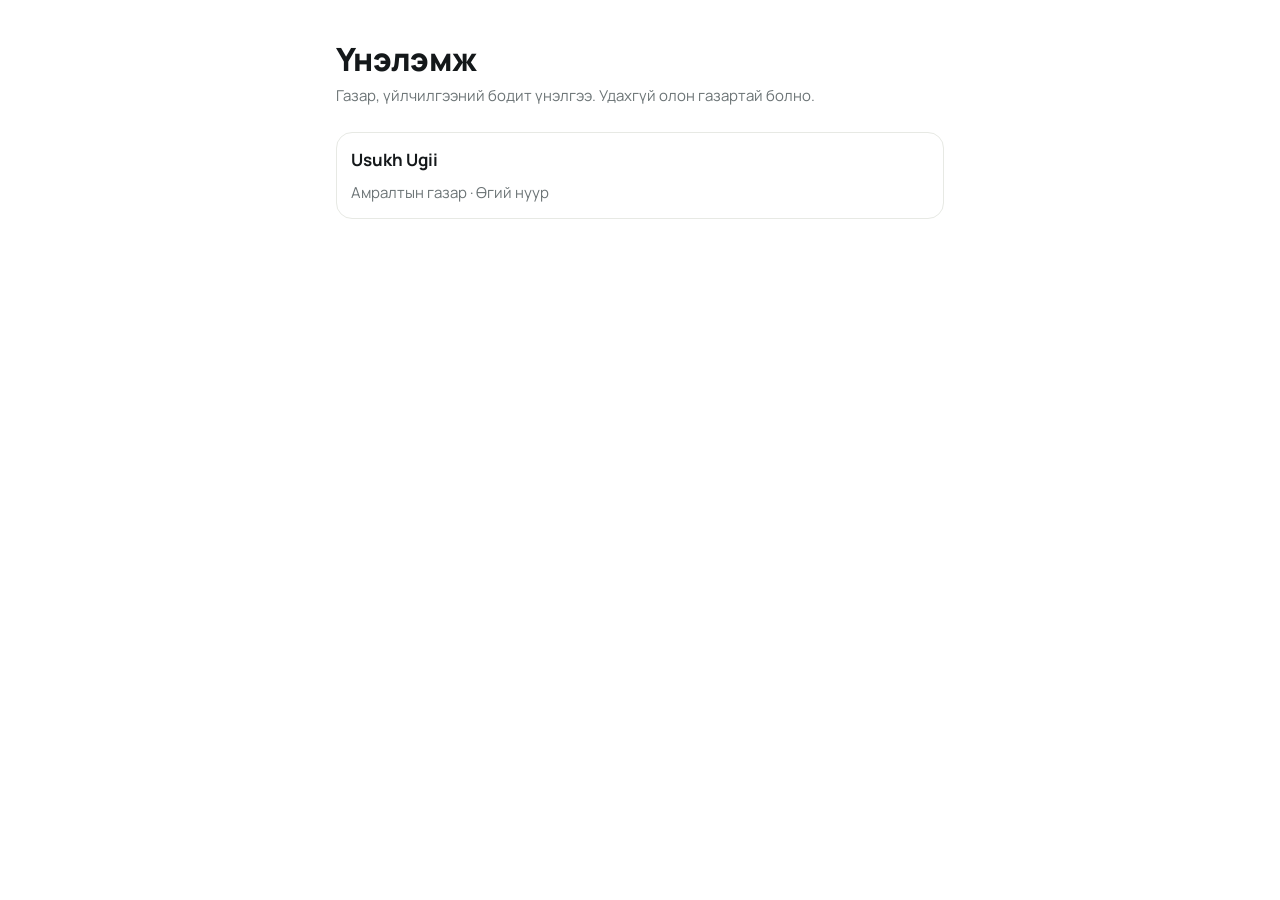
==== index.html @ f844849f "Үнэлэмж: Usukh Ugii review page, owner page, Supabase schema and keep-alive Co-Authored-By: Claude O" ====
<!doctype html>
<html lang="mn">
<head>
<meta charset="utf-8">
<meta name="viewport" content="width=device-width,initial-scale=1,viewport-fit=cover">
<title>Үнэлэмж</title>
<meta name="description" content="Газар, үйлчилгээний бодит үнэлгээ">
<link rel="preconnect" href="https://fonts.googleapis.com">
<link href="https://fonts.googleapis.com/css2?family=Manrope:wght@500;600;700;800&display=swap" rel="stylesheet">
<link rel="stylesheet" href="assets/ue.css">
</head>
<body>
<main class="wrap" style="padding-top:40px">
  <h1 style="font-size:32px;font-weight:800">Үнэлэмж</h1>
  <p class="mute" style="margin-top:6px">Газар, үйлчилгээний бодит үнэлгээ. Удахгүй олон газартай болно.</p>
  <div class="blk" id="places" style="display:grid;gap:10px"></div>
</main>
<script src="assets/config.js"></script>
<script>
  const esc=v=>String(v).replace(/[&<>"']/g,c=>({"&":"&amp;","<":"&lt;",">":"&gt;",'"':"&quot;","'":"&#39;"}[c]));
  document.getElementById("places").innerHTML=Object.entries(window.UE_PLACES||{}).map(([s,p])=>
    `<a class="card" href="${esc(s)}/" style="text-decoration:none;color:inherit"><b style="font-size:17px">${esc(p.name)}</b><span class="mute">${esc([p.category,p.location].filter(Boolean).join(" · "))}</span></a>`).join("");
</script>
</body>
</html>
---- assets/ue.css ----
/* Үнэлэмж · shared styles. White ground, GRIT green brand, amber stars. */
:root{
  --bg:#ffffff; --soft:#f3f4f0; --ink:#14181a; --text:#30363a; --mute:#6c7476; --line:#e7e9e4;
  --brand:#1f4d2e; --brand-ink:#ffffff; --brand-s:#e4efe5;
  --star:#f0a10f; --up:#1f8a4c; --down:#c2570f; --err:#b3261e;
  --font:"Manrope",system-ui,-apple-system,"Segoe UI",sans-serif; --r:16px;
  color-scheme:light;
}
@media (prefers-color-scheme:dark){:root{
  --bg:#0f1311; --soft:#1a1f1c; --ink:#eef0ec; --text:#d0d5d0; --mute:#929a95; --line:#272e2a;
  --brand:#8cc79a; --brand-ink:#0f1311; --brand-s:#1d3123; --star:#ffb933; --up:#6fd39a; --down:#f19a5c; --err:#ff8a80; color-scheme:dark}}
*{box-sizing:border-box;min-width:0}
html,body{margin:0}
body{background:var(--bg);color:var(--ink);font:15px/1.55 var(--font);-webkit-font-smoothing:antialiased;overflow-x:clip}
button{font:inherit;color:inherit;background:none;border:0;padding:0;cursor:pointer}
:focus-visible{outline:2px solid var(--brand);outline-offset:2px;border-radius:8px}
h1,h2,h3{margin:0;line-height:1.2;letter-spacing:-.02em;text-wrap:balance}
p{margin:0}
[hidden]{display:none!important}
.wrap{max-width:640px;margin:0 auto;padding:0 16px 48px}
.mute{color:var(--mute)}
.st{color:var(--star)}
.num{font-variant-numeric:tabular-nums}

/* gallery */
.gal{display:flex;gap:6px;overflow-x:auto;scroll-snap-type:x mandatory;margin:0 -16px;padding:0 16px;scrollbar-width:none}
.gal img{flex:none;width:86%;aspect-ratio:4/3;object-fit:cover;border-radius:var(--r);scroll-snap-align:center;max-width:100%;background:var(--soft)}
.gal.one img{width:100%}
.nophoto{aspect-ratio:16/9;border-radius:var(--r);background:linear-gradient(160deg,#c6dcf2,#eef5fc 60%,#cfe1c8);display:grid;place-items:center;color:#1d3d63;font-weight:700;text-align:center;padding:16px}

.head{padding-top:18px}
.head h1{font-size:28px;font-weight:800}
.sub{margin-top:4px;color:var(--mute);font-weight:600}
.about{margin-top:12px;color:var(--text)}
.facts{display:flex;flex-wrap:wrap;gap:8px;margin-top:12px}
.fact{display:inline-flex;align-items:center;gap:6px;border:1px solid var(--line);border-radius:999px;padding:5px 12px;font-size:14px;font-weight:600}

.btn{display:flex;align-items:center;justify-content:center;gap:8px;width:100%;border-radius:12px;padding:13px 16px;min-height:50px;font:800 15px var(--font);background:var(--brand);color:var(--brand-ink)}
.btn.ghost{background:transparent;color:var(--ink);border:1px solid var(--line)}
.btn:disabled{opacity:.5;cursor:not-allowed}
.cta{margin-top:18px}

.blk{padding:24px 0;border-bottom:1px solid var(--line)}
.blk:last-child{border-bottom:0}
.blk h2{font-size:19px;font-weight:800;margin-bottom:14px}
.sum{display:grid;grid-template-columns:auto 1fr;gap:20px;align-items:center}
.big{text-align:center}
.big b{display:block;font-size:44px;font-weight:800;line-height:1}
.big small{color:var(--mute);font-weight:600}
.dist{display:grid;gap:5px}
.dr{display:grid;grid-template-columns:1.2em 1fr 2.4em;gap:8px;align-items:center;font-size:13px;font-weight:600;color:var(--mute)}
.bar{height:8px;background:var(--soft);border-radius:99px;overflow:hidden}
.bar i{display:block;height:100%;background:var(--star);border-radius:99px}
.crit{display:grid;gap:10px;margin-top:18px}
.cr{display:grid;grid-template-columns:7em 1fr 2.4em;gap:12px;align-items:center;font-size:14px;font-weight:600}
.cr em{font-style:normal;font-weight:800;text-align:right}
.tags{display:flex;flex-wrap:wrap;gap:8px}
.tg{display:inline-flex;gap:6px;align-items:center;border-radius:10px;padding:6px 10px;font-size:14px;font-weight:600;background:var(--brand-s);color:var(--brand)}
.tg.neg{background:color-mix(in srgb,var(--down) 14%,var(--bg));color:var(--down)}

.rev{padding:16px 0;border-bottom:1px solid var(--line);display:grid;gap:8px}
.rev:last-child{border-bottom:0}
.rh{display:flex;align-items:center;gap:10px}
.av{width:36px;height:36px;border-radius:50%;background:var(--soft);display:grid;place-items:center;font-weight:800;flex:none}
.rh .w{flex:1;font-weight:700;font-size:14px;line-height:1.3}
.rh .w small{display:block;color:var(--mute);font-weight:500;font-size:12px}
.rev p{color:var(--text);white-space:pre-line;overflow-wrap:anywhere}
.reply{padding:10px 12px;border-radius:12px;background:var(--soft);font-size:14px;white-space:pre-line}
.reply b{display:block;font-size:12px;color:var(--mute)}
.empty{text-align:center;color:var(--mute);padding:24px 8px}
.note{font-size:12px;color:var(--mute);text-align:center;margin-top:28px}
.note a{color:inherit}

/* review form (sheet) */
.sheet{position:fixed;inset:0;z-index:20;background:var(--bg);overflow-y:auto}
.sheet .in{max-width:640px;margin:0 auto;min-height:100%;display:flex;flex-direction:column;gap:16px;padding:12px 16px calc(20px + env(safe-area-inset-bottom,0px))}
.fhead{display:flex;align-items:center;gap:12px}
.x{font-size:28px;color:var(--mute);width:40px;height:40px;flex:none}
.prog{flex:1;height:8px;background:var(--soft);border-radius:99px;overflow:hidden}
.prog i{display:block;height:100%;background:var(--brand);border-radius:99px;transition:width .3s}
.q{flex:1;display:grid;align-content:start;gap:18px;padding-top:8px}
.q h2{font-size:26px;font-weight:800}
.bs{display:grid;grid-template-columns:repeat(5,minmax(0,1fr));gap:8px}
.bs button{aspect-ratio:1;border:1.5px solid var(--line);border-radius:14px;font-size:30px;color:var(--line)}
.bs button.on{color:var(--star);border-color:var(--star);background:color-mix(in srgb,var(--star) 12%,var(--bg))}
.mood{text-align:center;font-weight:800;font-size:18px;min-height:26px}
.mini{display:grid;gap:8px;padding:14px 0;border-bottom:1px solid var(--line)}
.mini b{font-weight:700}
.mini .s{display:grid;grid-template-columns:repeat(5,minmax(0,1fr));gap:6px}
.mini .s button{border:1.5px solid var(--line);border-radius:10px;min-height:42px;font-size:20px;color:var(--line)}
.mini .s button.on{color:var(--star);border-color:var(--star)}
.pick{display:flex;flex-wrap:wrap;gap:8px}
.pick button{border:1.5px solid var(--line);border-radius:999px;padding:8px 14px;font-weight:700;min-height:42px}
.pick button.on{background:var(--brand-s);border-color:var(--brand);color:var(--brand)}
.pick button.neg.on{background:color-mix(in srgb,var(--down) 14%,var(--bg));border-color:var(--down);color:var(--down)}
.pl{font-size:12px;font-weight:800;letter-spacing:.06em;text-transform:uppercase;color:var(--mute)}
label.f{display:grid;gap:6px;font-weight:700;font-size:14px}
.inp{font:500 16px var(--font);border:1.5px solid var(--line);background:var(--bg);color:var(--ink);border-radius:12px;padding:12px;width:100%}
.inp:focus{border-color:var(--brand);outline:none}
textarea.inp{min-height:140px;resize:vertical}
.hint{font-size:13px;color:var(--mute);font-weight:600}
.err{color:var(--err);font-weight:700;font-size:14px;min-height:1.2em}
.hp{position:absolute;left:-9999px;width:1px;height:1px;overflow:hidden}
.done{display:grid;gap:12px;justify-items:center;text-align:center;padding-top:48px}
.done .ok{width:88px;height:88px;border-radius:50%;background:var(--brand);color:var(--brand-ink);display:grid;place-items:center;font-size:40px;font-weight:800}
.toast{position:fixed;left:50%;bottom:calc(20px + env(safe-area-inset-bottom,0px));transform:translateX(-50%);background:var(--ink);color:var(--bg);padding:10px 16px;border-radius:12px;font-weight:700;font-size:14px;z-index:30;opacity:0;transition:opacity .2s;pointer-events:none}
.toast.on{opacity:1}

/* owner page */
.card{border:1px solid var(--line);border-radius:var(--r);padding:14px;display:grid;gap:8px}
.card.hid{opacity:.55}
.row2{display:flex;gap:8px;flex-wrap:wrap}
.row2 .btn{width:auto;min-height:40px;padding:8px 14px;font-size:14px}
@media (prefers-reduced-motion:reduce){*{transition:none!important}}
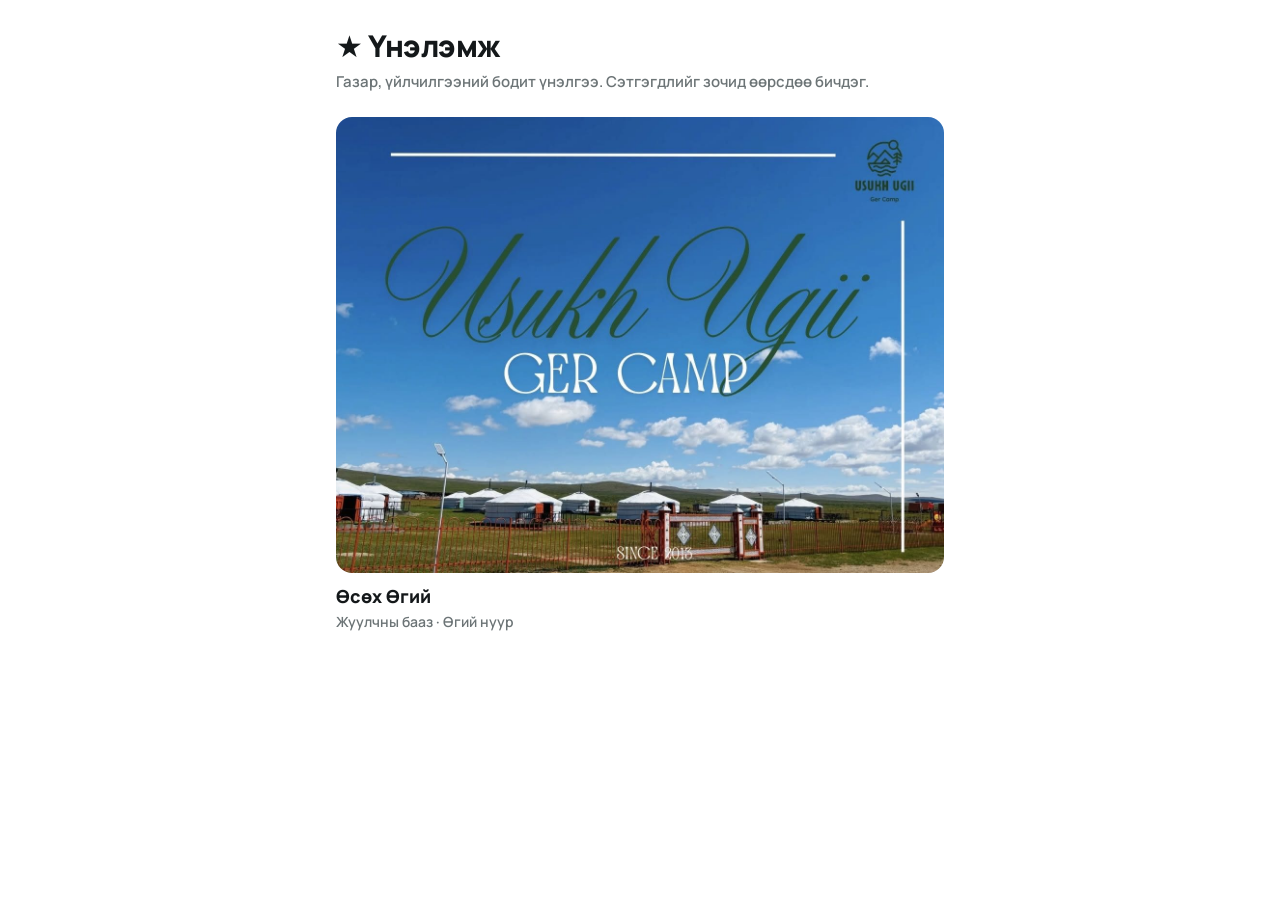
==== commit 0496239c: "Home link on every page, home page with place cards, refresh cached files Co-Authored-By: Claude Opu" ====
--- a/index.html
+++ b/index.html
@@ -7,19 +7,33 @@
 <meta name="description" content="Газар, үйлчилгээний бодит үнэлгээ">
 <link rel="preconnect" href="https://fonts.googleapis.com">
 <link href="https://fonts.googleapis.com/css2?family=Manrope:wght@500;600;700;800&display=swap" rel="stylesheet">
-<link rel="stylesheet" href="assets/ue.css">
+<link rel="stylesheet" href="assets/ue.css?v=4">
 </head>
 <body>
-<main class="wrap" style="padding-top:40px">
-  <h1 style="font-size:32px;font-weight:800">Үнэлэмж</h1>
-  <p class="mute" style="margin-top:6px">Газар, үйлчилгээний бодит үнэлгээ. Удахгүй олон газартай болно.</p>
-  <div class="blk" id="places" style="display:grid;gap:10px"></div>
+<main class="wrap" style="padding-top:calc(28px + env(safe-area-inset-top,0px))">
+  <h1 style="font-size:30px;font-weight:800">★ Үнэлэмж</h1>
+  <p class="mute" style="margin-top:6px;font-weight:600">Газар, үйлчилгээний бодит үнэлгээ. Сэтгэгдлийг зочид өөрсдөө бичдэг.</p>
+  <div class="blk" id="places" style="display:grid;gap:28px"></div>
 </main>
-<script src="assets/config.js"></script>
+<script src="assets/config.js?v=4"></script>
+<script src="assets/api.js?v=4"></script>
 <script>
-  const esc=v=>String(v).replace(/[&<>"']/g,c=>({"&":"&amp;","<":"&lt;",">":"&gt;",'"':"&quot;","'":"&#39;"}[c]));
-  document.getElementById("places").innerHTML=Object.entries(window.UE_PLACES||{}).map(([s,p])=>
-    `<a class="card" href="${esc(s)}/" style="text-decoration:none;color:inherit"><b style="font-size:17px">${esc(p.name)}</b><span class="mute">${esc([p.category,p.location].filter(Boolean).join(" · "))}</span></a>`).join("");
+(() => {
+  const { esc } = UE, el = document.getElementById("places");
+  const places = Object.entries(window.UE_PLACES || {});
+  el.innerHTML = places.map(([s, p]) => `<a class="pcard" href="${esc(s)}/">
+    ${p.photos && p.photos[0] ? `<img src="${esc(s)}/${esc(p.photos[0])}" alt="${esc(p.name)}">` : `<span class="nophoto">${esc(p.name)}</span>`}
+    <span><b>${esc(p.name)}</b><span class="ln" data-r="${esc(s)}"><span>${esc([p.category, p.location].filter(Boolean).join(" · "))}</span></span></span></a>`).join("")
+    || `<p class="empty">Одоогоор газар алга.</p>`;
+  if (!UE.ready) return;
+  places.forEach(async ([s]) => {
+    try {
+      const d = await UE.rpc("ue_place", { p_place: s });
+      const ln = el.querySelector(`[data-r="${CSS.escape(s)}"]`);
+      if (d && d.count && ln) ln.insertAdjacentHTML("afterbegin", `<span class="r"><span class="st">★</span> ${Number(d.avg).toFixed(1)}</span><span>(${d.count})</span><span>·</span>`);
+    } catch (e) {}
+  });
+})();
 </script>
 </body>
 </html>
--- a/assets/ue.css
+++ b/assets/ue.css
@@ -112,3 +112,16 @@
 .row2{display:flex;gap:8px;flex-wrap:wrap}
 .row2 .btn{width:auto;min-height:40px;padding:8px 14px;font-size:14px}
 @media (prefers-reduced-motion:reduce){*{transition:none!important}}
+
+/* top bar */
+.topbar{position:sticky;top:0;z-index:10;display:flex;justify-content:space-between;align-items:center;gap:12px;max-width:640px;margin:0 auto;padding:10px 16px;padding-top:calc(10px + env(safe-area-inset-top,0px));background:color-mix(in srgb,var(--bg) 92%,transparent);backdrop-filter:blur(10px)}
+.topbar a{color:var(--ink);text-decoration:none;font-weight:700;font-size:15px;min-height:40px;display:inline-flex;align-items:center}
+.topbar .home{color:var(--brand)}
+.topbar .brand{font-weight:800}
+
+/* home cards */
+.pcard{display:grid;gap:10px;text-decoration:none;color:inherit}
+.pcard img,.pcard .nophoto{width:100%;aspect-ratio:4/3;object-fit:cover;border-radius:var(--r);max-width:100%}
+.pcard b{font-size:18px;font-weight:800}
+.pcard .ln{display:flex;flex-wrap:wrap;gap:0 6px;color:var(--mute);font-weight:600;font-size:14px}
+.pcard .ln .r{color:var(--ink);font-weight:800}
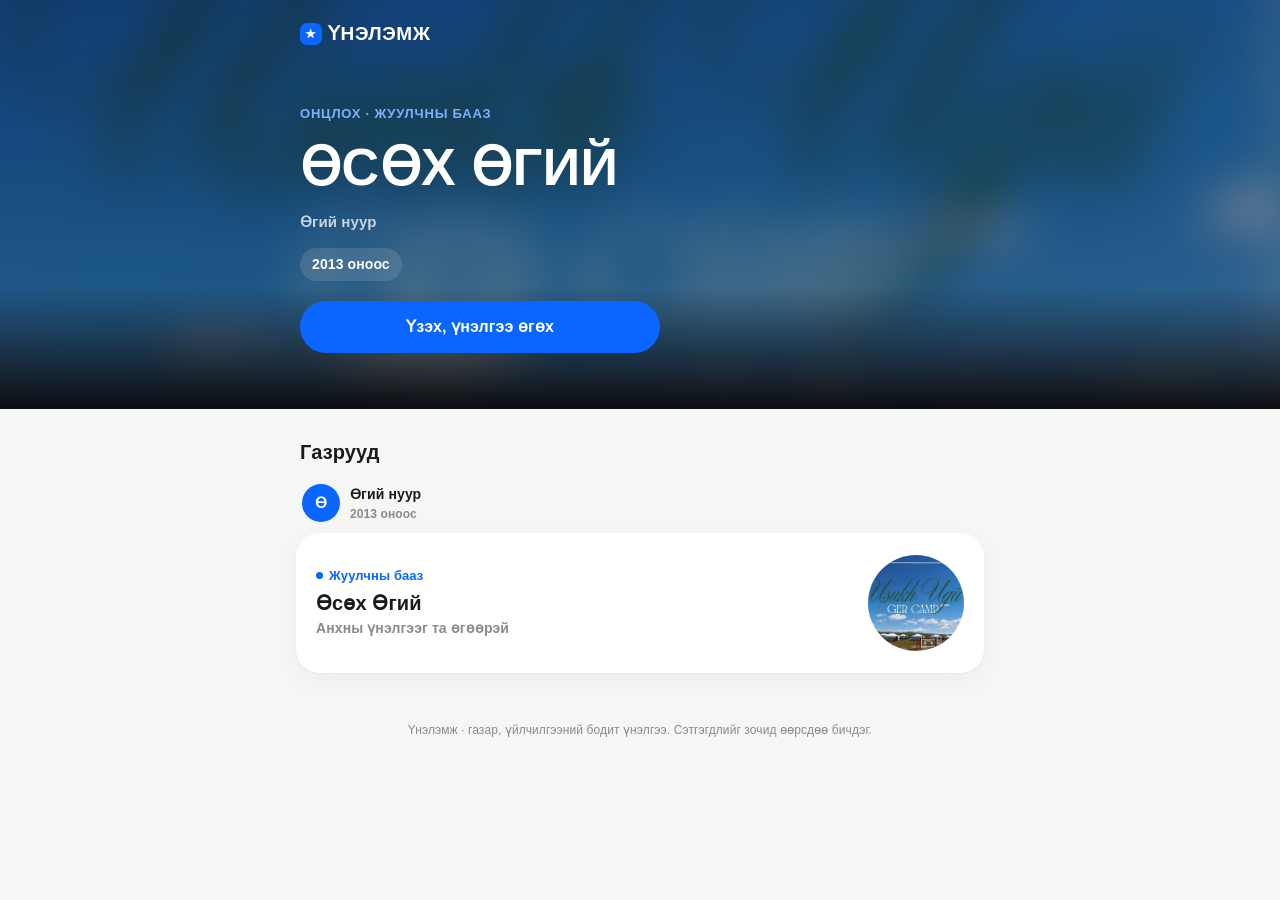
==== commit da18327f: "New look: blurred photo hero, heavy titles, white rounded cards, recent reviews on the home page Co-" ====
--- a/index.html
+++ b/index.html
@@ -3,35 +3,65 @@
 <head>
 <meta charset="utf-8">
 <meta name="viewport" content="width=device-width,initial-scale=1,viewport-fit=cover">
+<meta name="theme-color" content="#0b0d10">
 <title>Үнэлэмж</title>
 <meta name="description" content="Газар, үйлчилгээний бодит үнэлгээ">
-<link rel="preconnect" href="https://fonts.googleapis.com">
-<link href="https://fonts.googleapis.com/css2?family=Manrope:wght@500;600;700;800&display=swap" rel="stylesheet">
-<link rel="stylesheet" href="assets/ue.css?v=4">
+<link rel="stylesheet" href="assets/ue.css?v=5">
 </head>
 <body>
-<main class="wrap" style="padding-top:calc(28px + env(safe-area-inset-top,0px))">
-  <h1 style="font-size:30px;font-weight:800">★ Үнэлэмж</h1>
-  <p class="mute" style="margin-top:6px;font-weight:600">Газар, үйлчилгээний бодит үнэлгээ. Сэтгэгдлийг зочид өөрсдөө бичдэг.</p>
-  <div class="blk" id="places" style="display:grid;gap:28px"></div>
+<header class="hero">
+  <div class="hero-bg" id="herobg"></div>
+  <nav class="topbar"><a class="logo" href="./"><i>★</i>Үнэлэмж</a><span></span></nav>
+  <div class="hero-in" id="feat"></div>
+</header>
+<main class="page" style="margin-top:0;padding-top:20px">
+  <h2 class="sec-t">Газрууд</h2>
+  <div class="revs" id="places"></div>
+  <h2 class="sec-t" id="ft" hidden>Сүүлийн сэтгэгдлүүд</h2>
+  <div class="revs feed" id="feed"></div>
+  <p class="note">Үнэлэмж · газар, үйлчилгээний бодит үнэлгээ. Сэтгэгдлийг зочид өөрсдөө бичдэг.</p>
 </main>
-<script src="assets/config.js?v=4"></script>
-<script src="assets/api.js?v=4"></script>
+<script src="assets/config.js?v=5"></script>
+<script src="assets/api.js?v=5"></script>
 <script>
 (() => {
-  const { esc } = UE, el = document.getElementById("places");
+  const { esc, date } = UE, $ = id => document.getElementById(id);
   const places = Object.entries(window.UE_PLACES || {});
-  el.innerHTML = places.map(([s, p]) => `<a class="pcard" href="${esc(s)}/">
-    ${p.photos && p.photos[0] ? `<img src="${esc(s)}/${esc(p.photos[0])}" alt="${esc(p.name)}">` : `<span class="nophoto">${esc(p.name)}</span>`}
-    <span><b>${esc(p.name)}</b><span class="ln" data-r="${esc(s)}"><span>${esc([p.category, p.location].filter(Boolean).join(" · "))}</span></span></span></a>`).join("")
-    || `<p class="empty">Одоогоор газар алга.</p>`;
+  const img = (s, p) => p.photos && p.photos[0] ? `${s}/${p.photos[0]}` : "";
+  const stats = {};
+
+  function feature() {
+    const [s, p] = places[0] || [];
+    if (!s) return;
+    if (img(s, p)) $("herobg").style.backgroundImage = `url("${img(s, p).replace(/"/g, "")}")`;
+    const d = stats[s];
+    $("feat").innerHTML = `<span class="label">Онцлох · ${esc(p.category || "")}</span><h1>${esc(p.name)}</h1><p class="sub">${esc(p.location || "")}</p>
+      <div class="chips">${d && d.count ? `<span class="chip"><span class="st">★</span> <b class="num">${Number(d.avg).toFixed(1)}</b> · <span class="num">${d.count}</span> үнэлгээ</span>` : ""}${p.since ? `<span class="chip">${esc(p.since)} оноос</span>` : ""}</div>
+      <a class="btn" href="${esc(s)}/" style="max-width:360px">Үзэх, үнэлгээ өгөх</a>`;
+  }
+  function list() {
+    $("places").innerHTML = places.map(([s, p]) => { const d = stats[s];
+      return `<div class="rv"><div class="who"><span class="av">${esc(p.name[0])}</span><span><b>${esc(p.location || "")}</b><small>${p.since ? esc(p.since) + " оноос" : ""}</small></span></div>
+      <a class="card pc" href="${esc(s)}/"><span><span class="dot">${esc(p.category || "")}</span><b>${esc(p.name)}</b>
+      <span class="ln">${d && d.count ? `<span class="r"><span class="st">★</span> ${Number(d.avg).toFixed(1)}</span> · ${d.count} үнэлгээ` : "Анхны үнэлгээг та өгөөрэй"}</span></span>
+      ${img(s, p) ? `<img src="${esc(img(s, p))}" alt="">` : `<span class="ph"></span>`}</a></div>`; }).join("") || `<div class="card"><p class="empty">Одоогоор газар алга.</p></div>`;
+  }
+  feature(); list();
   if (!UE.ready) return;
-  places.forEach(async ([s]) => {
+  Promise.all(places.map(async ([s, p]) => {
     try {
-      const d = await UE.rpc("ue_place", { p_place: s });
-      const ln = el.querySelector(`[data-r="${CSS.escape(s)}"]`);
-      if (d && d.count && ln) ln.insertAdjacentHTML("afterbegin", `<span class="r"><span class="st">★</span> ${Number(d.avg).toFixed(1)}</span><span>(${d.count})</span><span>·</span>`);
-    } catch (e) {}
+      stats[s] = await UE.rpc("ue_place", { p_place: s });
+      const rows = await UE.rpc("ue_reviews", { p_place: s, p_limit: 5 });
+      return rows.filter(r => r.body).map(r => ({ r, s, p }));
+    } catch (e) { return []; }
+  })).then(all => {
+    feature(); list();
+    const items = all.flat().sort((a, b) => b.r.created_at.localeCompare(a.r.created_at)).slice(0, 6);
+    $("ft").hidden = !items.length;
+    $("feed").innerHTML = items.map(({ r, s, p }) => { const nm = r.author || "Зочин";
+      return `<div class="rv"><div class="who"><span class="av">${esc(nm[0])}</span><span><b>${esc(nm)}</b><small>${date(r.created_at)}</small></span></div>
+      <a class="card" href="${esc(s)}/"><span class="t"><span class="dot">${esc(p.name)}</span><span class="st">${"★".repeat(r.rating)}${"☆".repeat(5 - r.rating)}</span><p>${esc(r.body)}</p></span>
+      ${img(s, p) ? `<img src="${esc(img(s, p))}" alt="">` : ""}</a></div>`; }).join("");
   });
 })();
 </script>
--- a/assets/ue.css
+++ b/assets/ue.css
@@ -1,127 +1,147 @@
-/* Үнэлэмж · shared styles. White ground, GRIT green brand, amber stars. */
+/* Үнэлэмж · shared styles
+   Dark photo hero on top, then a light page of white rounded cards.
+   Titles are heavy; one vivid blue marks categories and links; stars stay amber. */
 :root{
-  --bg:#ffffff; --soft:#f3f4f0; --ink:#14181a; --text:#30363a; --mute:#6c7476; --line:#e7e9e4;
-  --brand:#1f4d2e; --brand-ink:#ffffff; --brand-s:#e4efe5;
-  --star:#f0a10f; --up:#1f8a4c; --down:#c2570f; --err:#b3261e;
-  --font:"Manrope",system-ui,-apple-system,"Segoe UI",sans-serif; --r:16px;
-  color-scheme:light;
+  --bg:#f6f6f4; --card:#ffffff; --ink:#1a1a1a; --text:#3a3a3a; --mute:#8a8a8a; --line:#ececea;
+  --accent:#0a66ff; --accent-s:#e8f0ff; --star:#f2a20c; --up:#14894a; --down:#c4560e; --err:#c62828;
+  --hero:#0b0d10; --hero-ink:#ffffff;
+  --font:-apple-system,BlinkMacSystemFont,"SF Pro Display","Inter","Segoe UI",Helvetica,Arial,sans-serif;
+  --r:24px; color-scheme:light;
 }
 @media (prefers-color-scheme:dark){:root{
-  --bg:#0f1311; --soft:#1a1f1c; --ink:#eef0ec; --text:#d0d5d0; --mute:#929a95; --line:#272e2a;
-  --brand:#8cc79a; --brand-ink:#0f1311; --brand-s:#1d3123; --star:#ffb933; --up:#6fd39a; --down:#f19a5c; --err:#ff8a80; color-scheme:dark}}
+  --bg:#0e0f11; --card:#1a1b1f; --ink:#f2f2f2; --text:#d4d4d4; --mute:#8f8f95; --line:#2a2b30;
+  --accent:#4d8dff; --accent-s:#1a2740; --star:#ffb72e; --up:#4fd18b; --down:#f0995a; --err:#ff7a70; color-scheme:dark}}
 *{box-sizing:border-box;min-width:0}
 html,body{margin:0}
-body{background:var(--bg);color:var(--ink);font:15px/1.55 var(--font);-webkit-font-smoothing:antialiased;overflow-x:clip}
+body{background:var(--bg);color:var(--ink);font:16px/1.5 var(--font);letter-spacing:.1px;-webkit-font-smoothing:antialiased;overflow-x:clip}
 button{font:inherit;color:inherit;background:none;border:0;padding:0;cursor:pointer}
-:focus-visible{outline:2px solid var(--brand);outline-offset:2px;border-radius:8px}
-h1,h2,h3{margin:0;line-height:1.2;letter-spacing:-.02em;text-wrap:balance}
+a{color:inherit}
+:focus-visible{outline:2px solid var(--accent);outline-offset:2px;border-radius:8px}
+h1,h2,h3{margin:0;line-height:1.15;text-wrap:balance}
 p{margin:0}
 [hidden]{display:none!important}
-.wrap{max-width:640px;margin:0 auto;padding:0 16px 48px}
 .mute{color:var(--mute)}
 .st{color:var(--star)}
 .num{font-variant-numeric:tabular-nums}
 
+/* ---------- hero ---------- */
+.hero{position:relative;background:var(--hero);color:var(--hero-ink);overflow:hidden;padding-bottom:56px}
+.hero-bg{position:absolute;inset:-40px;background:var(--hero) center/cover no-repeat;filter:blur(22px) brightness(.62) saturate(1.25);transform:scale(1.1)}
+.hero::after{content:"";position:absolute;inset:auto 0 0;height:30%;background:linear-gradient(transparent,var(--hero))}
+.hero>:not(.hero-bg){position:relative;z-index:1}
+.topbar{display:flex;justify-content:space-between;align-items:center;gap:12px;max-width:720px;margin:0 auto;padding:14px 20px;padding-top:calc(14px + env(safe-area-inset-top,0px))}
+.topbar a{text-decoration:none;font-weight:700;font-size:15px;min-height:40px;display:inline-flex;align-items:center;gap:6px}
+.logo{font-weight:900!important;font-size:19px!important;letter-spacing:.6px;text-transform:uppercase}
+.logo i{width:22px;height:22px;border-radius:7px;background:var(--accent);display:grid;place-items:center;font-style:normal;font-size:12px;color:#fff}
+.hero-in{max-width:720px;margin:0 auto;padding:36px 20px 0;display:grid;gap:14px}
+.label{font-size:13px;font-weight:800;letter-spacing:.8px;text-transform:uppercase;color:var(--accent)}
+.hero .label{color:#7fb0ff}
+.hero h1{font-size:clamp(34px,9vw,52px);font-weight:900;letter-spacing:.5px;text-transform:uppercase}
+.hero .sub{font-size:15px;font-weight:600;color:rgba(255,255,255,.75)}
+.chips{display:flex;flex-wrap:wrap;gap:8px}
+.chip{display:inline-flex;align-items:center;gap:6px;border-radius:999px;padding:6px 12px;font-size:14px;font-weight:700;background:rgba(255,255,255,.12);color:#fff;backdrop-filter:blur(6px)}
+.chip .st{color:#ffc24d}
+.hero .btn{margin-top:6px;max-width:360px}
+
+/* ---------- body ---------- */
+.page{max-width:720px;margin:-24px auto 0;padding:0 16px 56px;position:relative;z-index:2;display:grid;gap:20px}
+.card{background:var(--card);border-radius:var(--r);padding:22px 20px;box-shadow:0 1px 2px rgba(0,0,0,.04),0 8px 24px rgba(0,0,0,.04)}
+.card h2{font-size:20px;font-weight:800;margin-bottom:16px}
+.sec-t{font-size:20px;font-weight:800;padding:12px 4px 0}
+
+.btn{display:flex;align-items:center;justify-content:center;gap:8px;width:100%;border-radius:999px;padding:14px 22px;min-height:52px;font:800 16px var(--font);background:var(--accent);color:#fff;text-decoration:none}
+.btn.ghost{background:transparent;color:var(--ink);border:1.5px solid var(--line)}
+.btn:disabled{opacity:.5;cursor:not-allowed}
+
 /* gallery */
-.gal{display:flex;gap:6px;overflow-x:auto;scroll-snap-type:x mandatory;margin:0 -16px;padding:0 16px;scrollbar-width:none}
-.gal img{flex:none;width:86%;aspect-ratio:4/3;object-fit:cover;border-radius:var(--r);scroll-snap-align:center;max-width:100%;background:var(--soft)}
+.gal{display:flex;gap:10px;overflow-x:auto;scroll-snap-type:x mandatory;margin:0 -16px;padding:0 16px 4px;scrollbar-width:none}
+.gal::-webkit-scrollbar{display:none}
+.gal img{flex:none;width:84%;aspect-ratio:4/3;object-fit:cover;border-radius:var(--r);scroll-snap-align:center;max-width:100%;background:var(--card)}
 .gal.one img{width:100%}
-.nophoto{aspect-ratio:16/9;border-radius:var(--r);background:linear-gradient(160deg,#c6dcf2,#eef5fc 60%,#cfe1c8);display:grid;place-items:center;color:#1d3d63;font-weight:700;text-align:center;padding:16px}
+.about{color:var(--text);font-size:16px}
 
-.head{padding-top:18px}
-.head h1{font-size:28px;font-weight:800}
-.sub{margin-top:4px;color:var(--mute);font-weight:600}
-.about{margin-top:12px;color:var(--text)}
-.facts{display:flex;flex-wrap:wrap;gap:8px;margin-top:12px}
-.fact{display:inline-flex;align-items:center;gap:6px;border:1px solid var(--line);border-radius:999px;padding:5px 12px;font-size:14px;font-weight:600}
-
-.btn{display:flex;align-items:center;justify-content:center;gap:8px;width:100%;border-radius:12px;padding:13px 16px;min-height:50px;font:800 15px var(--font);background:var(--brand);color:var(--brand-ink)}
-.btn.ghost{background:transparent;color:var(--ink);border:1px solid var(--line)}
-.btn:disabled{opacity:.5;cursor:not-allowed}
-.cta{margin-top:18px}
-
-.blk{padding:24px 0;border-bottom:1px solid var(--line)}
-.blk:last-child{border-bottom:0}
-.blk h2{font-size:19px;font-weight:800;margin-bottom:14px}
-.sum{display:grid;grid-template-columns:auto 1fr;gap:20px;align-items:center}
+/* rating summary */
+.sum{display:grid;grid-template-columns:auto 1fr;gap:22px;align-items:center}
 .big{text-align:center}
-.big b{display:block;font-size:44px;font-weight:800;line-height:1}
-.big small{color:var(--mute);font-weight:600}
-.dist{display:grid;gap:5px}
-.dr{display:grid;grid-template-columns:1.2em 1fr 2.4em;gap:8px;align-items:center;font-size:13px;font-weight:600;color:var(--mute)}
-.bar{height:8px;background:var(--soft);border-radius:99px;overflow:hidden}
+.big b{display:block;font-size:52px;font-weight:900;line-height:1}
+.big small{color:var(--mute);font-weight:600;font-size:13px}
+.dist{display:grid;gap:6px}
+.dr{display:grid;grid-template-columns:1.2em 1fr 2.4em;gap:8px;align-items:center;font-size:13px;font-weight:700;color:var(--mute)}
+.bar{height:8px;background:var(--bg);border-radius:99px;overflow:hidden}
 .bar i{display:block;height:100%;background:var(--star);border-radius:99px}
-.crit{display:grid;gap:10px;margin-top:18px}
-.cr{display:grid;grid-template-columns:7em 1fr 2.4em;gap:12px;align-items:center;font-size:14px;font-weight:600}
+.crit{display:grid;gap:12px;margin-top:22px;padding-top:18px;border-top:1px solid var(--line)}
+.cr{display:grid;grid-template-columns:8.2em 1fr 2.4em;gap:12px;align-items:center;font-size:14px;font-weight:700}
 .cr em{font-style:normal;font-weight:800;text-align:right}
 .tags{display:flex;flex-wrap:wrap;gap:8px}
-.tg{display:inline-flex;gap:6px;align-items:center;border-radius:10px;padding:6px 10px;font-size:14px;font-weight:600;background:var(--brand-s);color:var(--brand)}
-.tg.neg{background:color-mix(in srgb,var(--down) 14%,var(--bg));color:var(--down)}
+.tg{display:inline-flex;gap:6px;align-items:center;border-radius:999px;padding:7px 13px;font-size:14px;font-weight:700;background:var(--accent-s);color:var(--accent)}
+.tg.neg{background:color-mix(in srgb,var(--down) 13%,var(--card));color:var(--down)}
 
-.rev{padding:16px 0;border-bottom:1px solid var(--line);display:grid;gap:8px}
-.rev:last-child{border-bottom:0}
-.rh{display:flex;align-items:center;gap:10px}
-.av{width:36px;height:36px;border-radius:50%;background:var(--soft);display:grid;place-items:center;font-weight:800;flex:none}
-.rh .w{flex:1;font-weight:700;font-size:14px;line-height:1.3}
-.rh .w small{display:block;color:var(--mute);font-weight:500;font-size:12px}
-.rev p{color:var(--text);white-space:pre-line;overflow-wrap:anywhere}
-.reply{padding:10px 12px;border-radius:12px;background:var(--soft);font-size:14px;white-space:pre-line}
+/* review cards: author line above, alternating sides */
+.revs{display:grid;gap:26px}
+.rv{display:grid;gap:10px}
+.who{display:flex;align-items:center;gap:10px;padding:0 6px}
+.rv:nth-child(even) .who{flex-direction:row-reverse;text-align:right}
+.av{width:38px;height:38px;border-radius:50%;display:grid;place-items:center;font-weight:900;font-size:15px;color:#fff;background:var(--accent);flex:none}
+.who b{display:block;font-size:14px;font-weight:700}
+.who small{display:block;font-size:12px;color:var(--mute);font-weight:600}
+.rv .card{display:grid;gap:10px}
+.rv .card .stars{color:var(--star);font-size:15px;letter-spacing:1.5px}
+.rv .card p{color:var(--text);font-size:16px;white-space:pre-line;overflow-wrap:anywhere}
+.reply{padding:12px 14px;border-radius:16px;background:var(--bg);font-size:14px;white-space:pre-line}
 .reply b{display:block;font-size:12px;color:var(--mute)}
-.empty{text-align:center;color:var(--mute);padding:24px 8px}
-.note{font-size:12px;color:var(--mute);text-align:center;margin-top:28px}
-.note a{color:inherit}
+.empty{text-align:center;color:var(--mute);padding:20px 8px;font-weight:600}
+.note{font-size:12px;color:var(--mute);text-align:center;padding:8px 16px}
 
-/* review form (sheet) */
+/* home: place cards */
+.pc{display:grid;grid-template-columns:1fr auto;gap:16px;align-items:center;text-decoration:none;color:inherit}
+.dot{display:flex;align-items:center;gap:6px;font-size:13px;font-weight:800;color:var(--accent)}
+.dot::before{content:"";width:7px;height:7px;border-radius:50%;background:var(--accent)}
+.pc b{display:block;font-size:20px;font-weight:800;line-height:1.25;margin-top:6px}
+.pc .ln{margin-top:6px;font-size:14px;color:var(--mute);font-weight:600}
+.pc .ln .r{color:var(--ink);font-weight:800}
+.pc img,.pc .ph{width:96px;height:96px;border-radius:50%;object-fit:cover;background:var(--bg)}
+.feed .rv .card{grid-template-columns:1fr auto;align-items:center;text-decoration:none;color:inherit}
+.feed .rv .card img{width:64px;height:64px;border-radius:50%;object-fit:cover}
+.feed .rv .card .t{display:grid;gap:6px}
+.feed .rv .card .t p{display:-webkit-box;-webkit-line-clamp:3;-webkit-box-orient:vertical;overflow:hidden}
+
+/* ---------- review sheet ---------- */
 .sheet{position:fixed;inset:0;z-index:20;background:var(--bg);overflow-y:auto}
-.sheet .in{max-width:640px;margin:0 auto;min-height:100%;display:flex;flex-direction:column;gap:16px;padding:12px 16px calc(20px + env(safe-area-inset-bottom,0px))}
+.sheet .in{max-width:640px;margin:0 auto;min-height:100%;display:flex;flex-direction:column;gap:16px;padding:12px 16px calc(20px + env(safe-area-inset-bottom,0px));padding-top:calc(12px + env(safe-area-inset-top,0px))}
 .fhead{display:flex;align-items:center;gap:12px}
 .x{font-size:28px;color:var(--mute);width:40px;height:40px;flex:none}
-.prog{flex:1;height:8px;background:var(--soft);border-radius:99px;overflow:hidden}
-.prog i{display:block;height:100%;background:var(--brand);border-radius:99px;transition:width .3s}
+.prog{flex:1;height:6px;background:var(--line);border-radius:99px;overflow:hidden}
+.prog i{display:block;height:100%;background:var(--accent);border-radius:99px;transition:width .3s}
 .q{flex:1;display:grid;align-content:start;gap:18px;padding-top:8px}
-.q h2{font-size:26px;font-weight:800}
+.q h2{font-size:28px;font-weight:900}
 .bs{display:grid;grid-template-columns:repeat(5,minmax(0,1fr));gap:8px}
-.bs button{aspect-ratio:1;border:1.5px solid var(--line);border-radius:14px;font-size:30px;color:var(--line)}
-.bs button.on{color:var(--star);border-color:var(--star);background:color-mix(in srgb,var(--star) 12%,var(--bg))}
+.bs button{aspect-ratio:1;border-radius:18px;font-size:30px;color:var(--line);background:var(--card)}
+.bs button.on{color:var(--star);background:color-mix(in srgb,var(--star) 14%,var(--card))}
 .mood{text-align:center;font-weight:800;font-size:18px;min-height:26px}
-.mini{display:grid;gap:8px;padding:14px 0;border-bottom:1px solid var(--line)}
+.mini{display:grid;gap:8px;padding:14px 16px;border-radius:18px;background:var(--card);margin-bottom:10px}
 .mini b{font-weight:700}
 .mini .s{display:grid;grid-template-columns:repeat(5,minmax(0,1fr));gap:6px}
-.mini .s button{border:1.5px solid var(--line);border-radius:10px;min-height:42px;font-size:20px;color:var(--line)}
-.mini .s button.on{color:var(--star);border-color:var(--star)}
+.mini .s button{border-radius:10px;min-height:42px;font-size:20px;color:var(--line);background:var(--bg)}
+.mini .s button.on{color:var(--star)}
 .pick{display:flex;flex-wrap:wrap;gap:8px}
-.pick button{border:1.5px solid var(--line);border-radius:999px;padding:8px 14px;font-weight:700;min-height:42px}
-.pick button.on{background:var(--brand-s);border-color:var(--brand);color:var(--brand)}
-.pick button.neg.on{background:color-mix(in srgb,var(--down) 14%,var(--bg));border-color:var(--down);color:var(--down)}
+.pick button{border-radius:999px;padding:9px 15px;font-weight:700;min-height:42px;background:var(--card)}
+.pick button.on{background:var(--accent);color:#fff}
+.pick button.neg.on{background:var(--down);color:#fff}
 .pl{font-size:12px;font-weight:800;letter-spacing:.06em;text-transform:uppercase;color:var(--mute)}
 label.f{display:grid;gap:6px;font-weight:700;font-size:14px}
-.inp{font:500 16px var(--font);border:1.5px solid var(--line);background:var(--bg);color:var(--ink);border-radius:12px;padding:12px;width:100%}
-.inp:focus{border-color:var(--brand);outline:none}
+.inp{font:500 16px var(--font);border:1.5px solid var(--line);background:var(--card);color:var(--ink);border-radius:16px;padding:13px 14px;width:100%}
+.inp:focus{border-color:var(--accent);outline:none}
 textarea.inp{min-height:140px;resize:vertical}
 .hint{font-size:13px;color:var(--mute);font-weight:600}
 .err{color:var(--err);font-weight:700;font-size:14px;min-height:1.2em}
 .hp{position:absolute;left:-9999px;width:1px;height:1px;overflow:hidden}
 .done{display:grid;gap:12px;justify-items:center;text-align:center;padding-top:48px}
-.done .ok{width:88px;height:88px;border-radius:50%;background:var(--brand);color:var(--brand-ink);display:grid;place-items:center;font-size:40px;font-weight:800}
-.toast{position:fixed;left:50%;bottom:calc(20px + env(safe-area-inset-bottom,0px));transform:translateX(-50%);background:var(--ink);color:var(--bg);padding:10px 16px;border-radius:12px;font-weight:700;font-size:14px;z-index:30;opacity:0;transition:opacity .2s;pointer-events:none}
+.done .ok{width:92px;height:92px;border-radius:50%;background:var(--accent);color:#fff;display:grid;place-items:center;font-size:42px;font-weight:900}
+.toast{position:fixed;left:50%;bottom:calc(20px + env(safe-area-inset-bottom,0px));transform:translateX(-50%);background:var(--ink);color:var(--bg);padding:10px 16px;border-radius:999px;font-weight:700;font-size:14px;z-index:30;opacity:0;transition:opacity .2s;pointer-events:none}
 .toast.on{opacity:1}
 
 /* owner page */
-.card{border:1px solid var(--line);border-radius:var(--r);padding:14px;display:grid;gap:8px}
+.row2{display:flex;gap:8px;flex-wrap:wrap}
+.row2 .btn{width:auto;min-height:42px;padding:8px 16px;font-size:14px}
 .card.hid{opacity:.55}
-.row2{display:flex;gap:8px;flex-wrap:wrap}
-.row2 .btn{width:auto;min-height:40px;padding:8px 14px;font-size:14px}
 @media (prefers-reduced-motion:reduce){*{transition:none!important}}
-
-/* top bar */
-.topbar{position:sticky;top:0;z-index:10;display:flex;justify-content:space-between;align-items:center;gap:12px;max-width:640px;margin:0 auto;padding:10px 16px;padding-top:calc(10px + env(safe-area-inset-top,0px));background:color-mix(in srgb,var(--bg) 92%,transparent);backdrop-filter:blur(10px)}
-.topbar a{color:var(--ink);text-decoration:none;font-weight:700;font-size:15px;min-height:40px;display:inline-flex;align-items:center}
-.topbar .home{color:var(--brand)}
-.topbar .brand{font-weight:800}
-
-/* home cards */
-.pcard{display:grid;gap:10px;text-decoration:none;color:inherit}
-.pcard img,.pcard .nophoto{width:100%;aspect-ratio:4/3;object-fit:cover;border-radius:var(--r);max-width:100%}
-.pcard b{font-size:18px;font-weight:800}
-.pcard .ln{display:flex;flex-wrap:wrap;gap:0 6px;color:var(--mute);font-weight:600;font-size:14px}
-.pcard .ln .r{color:var(--ink);font-weight:800}
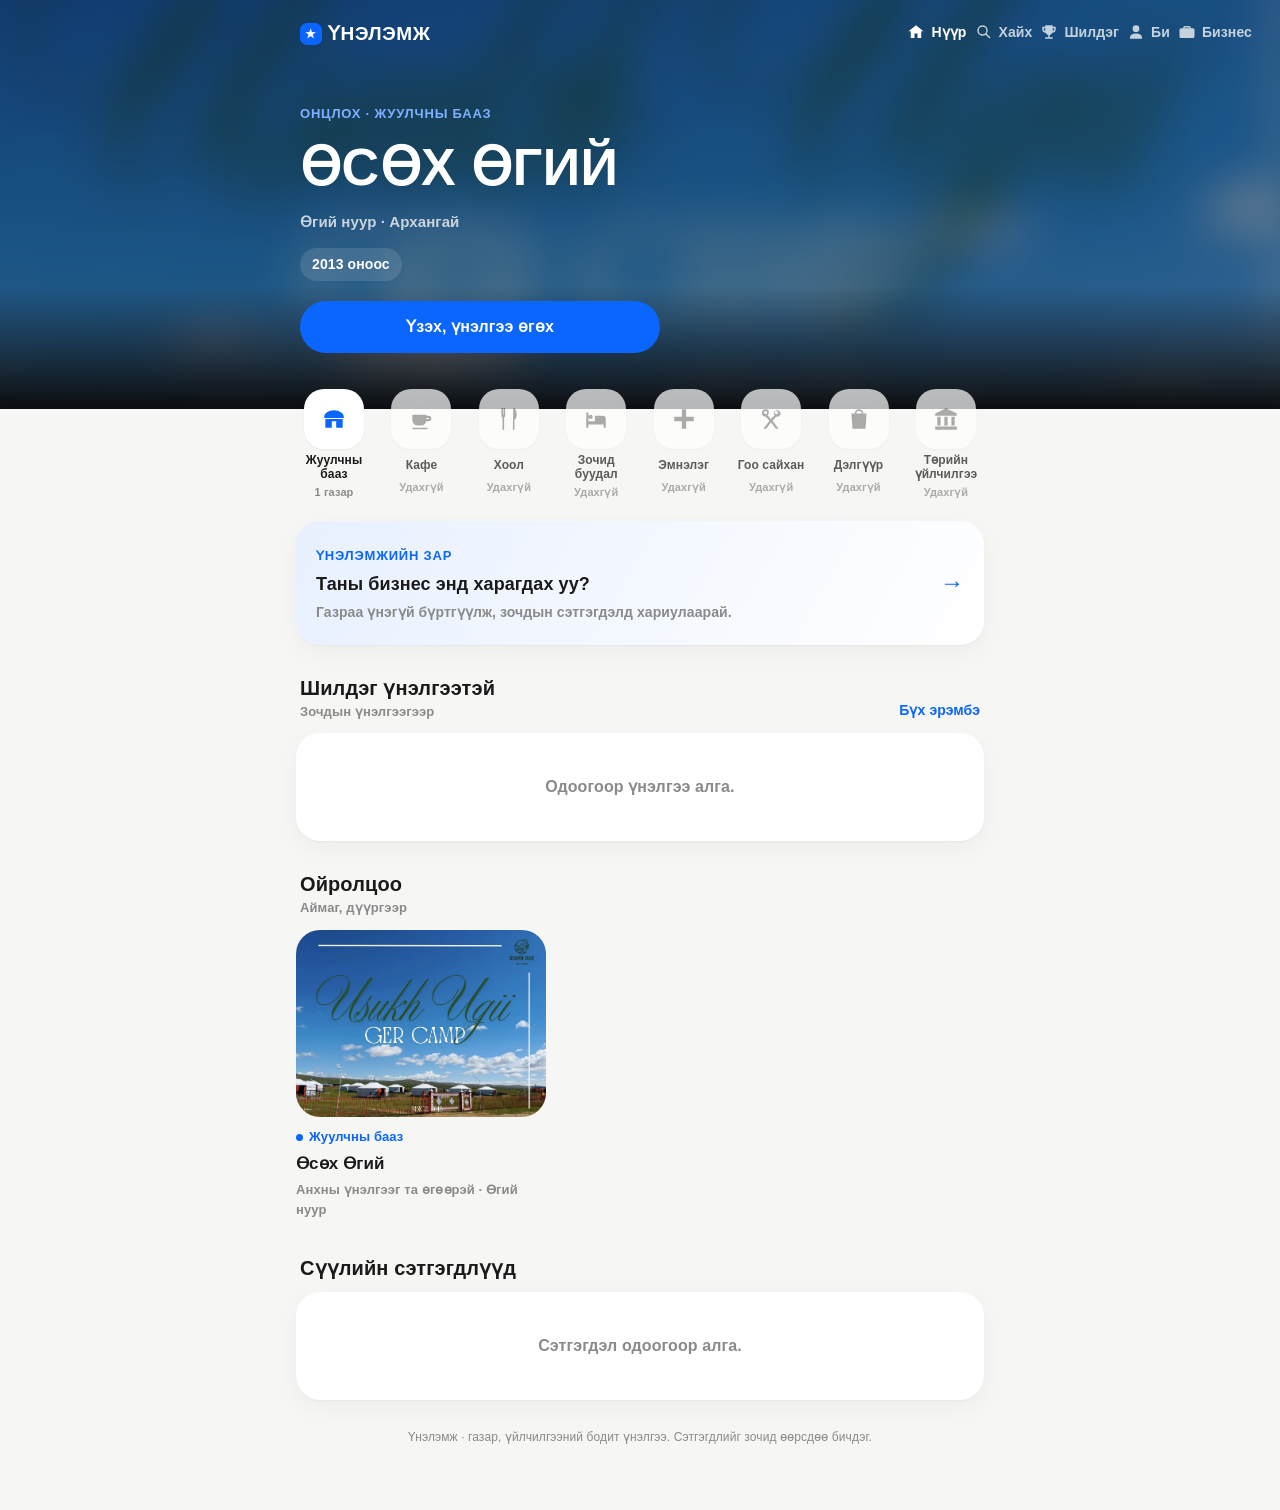
==== commit d1a1c062: "Full app on the live site: home, search, top, me and business tabs, built only from real places and " ====
--- a/index.html
+++ b/index.html
@@ -5,65 +5,38 @@
 <meta name="viewport" content="width=device-width,initial-scale=1,viewport-fit=cover">
 <meta name="theme-color" content="#0b0d10">
 <title>Үнэлэмж</title>
-<meta name="description" content="Газар, үйлчилгээний бодит үнэлгээ">
-<link rel="stylesheet" href="assets/ue.css?v=5">
+<meta name="description" content="Газар, үйлчилгээний бодит үнэлгээ. Сэтгэгдлийг зочид өөрсдөө бичдэг.">
+<link rel="stylesheet" href="assets/ue.css?v=6">
 </head>
-<body>
-<header class="hero">
+<body class="app">
+<header class="hero" id="hero">
   <div class="hero-bg" id="herobg"></div>
-  <nav class="topbar"><a class="logo" href="./"><i>★</i>Үнэлэмж</a><span></span></nav>
-  <div class="hero-in" id="feat"></div>
+  <nav class="topbar"><a class="logo" href="#"><i>★</i>Үнэлэмж</a><a href="#search" aria-label="Хайх">Хайх</a></nav>
+  <div class="hero-in" id="hero-in"></div>
 </header>
-<main class="page" style="margin-top:0;padding-top:20px">
-  <h2 class="sec-t">Газрууд</h2>
-  <div class="revs" id="places"></div>
-  <h2 class="sec-t" id="ft" hidden>Сүүлийн сэтгэгдлүүд</h2>
-  <div class="revs feed" id="feed"></div>
+<div class="sbar" id="sbar" hidden>
+  <nav class="topbar plain"><a class="logo" href="#"><i>★</i>Үнэлэмж</a><span></span></nav>
+  <label class="search"><svg viewBox="0 0 24 24" aria-hidden="true"><path d="M10 3a7 7 0 0 1 5.6 11.2l5.1 5.1-1.4 1.4-5.1-5.1A7 7 0 1 1 10 3zm0 2a5 5 0 1 0 0 10 5 5 0 0 0 0-10z"/></svg>
+    <input id="q" type="search" placeholder="Газар, ангилал, байршил хайх" aria-label="Хайх" autocomplete="off"></label>
+  <div class="chipsrow" id="scats"></div>
+</div>
+<main class="page" id="main">
+  <div id="v-home"></div>
+  <div id="v-search" hidden><div id="sres"></div></div>
+  <div id="v-top" hidden></div>
+  <div id="v-me" hidden></div>
+  <div id="v-biz" hidden></div>
   <p class="note">Үнэлэмж · газар, үйлчилгээний бодит үнэлгээ. Сэтгэгдлийг зочид өөрсдөө бичдэг.</p>
 </main>
-<script src="assets/config.js?v=5"></script>
-<script src="assets/api.js?v=5"></script>
-<script>
-(() => {
-  const { esc, date } = UE, $ = id => document.getElementById(id);
-  const places = Object.entries(window.UE_PLACES || {});
-  const img = (s, p) => p.photos && p.photos[0] ? `${s}/${p.photos[0]}` : "";
-  const stats = {};
-
-  function feature() {
-    const [s, p] = places[0] || [];
-    if (!s) return;
-    if (img(s, p)) $("herobg").style.backgroundImage = `url("${img(s, p).replace(/"/g, "")}")`;
-    const d = stats[s];
-    $("feat").innerHTML = `<span class="label">Онцлох · ${esc(p.category || "")}</span><h1>${esc(p.name)}</h1><p class="sub">${esc(p.location || "")}</p>
-      <div class="chips">${d && d.count ? `<span class="chip"><span class="st">★</span> <b class="num">${Number(d.avg).toFixed(1)}</b> · <span class="num">${d.count}</span> үнэлгээ</span>` : ""}${p.since ? `<span class="chip">${esc(p.since)} оноос</span>` : ""}</div>
-      <a class="btn" href="${esc(s)}/" style="max-width:360px">Үзэх, үнэлгээ өгөх</a>`;
-  }
-  function list() {
-    $("places").innerHTML = places.map(([s, p]) => { const d = stats[s];
-      return `<div class="rv"><div class="who"><span class="av">${esc(p.name[0])}</span><span><b>${esc(p.location || "")}</b><small>${p.since ? esc(p.since) + " оноос" : ""}</small></span></div>
-      <a class="card pc" href="${esc(s)}/"><span><span class="dot">${esc(p.category || "")}</span><b>${esc(p.name)}</b>
-      <span class="ln">${d && d.count ? `<span class="r"><span class="st">★</span> ${Number(d.avg).toFixed(1)}</span> · ${d.count} үнэлгээ` : "Анхны үнэлгээг та өгөөрэй"}</span></span>
-      ${img(s, p) ? `<img src="${esc(img(s, p))}" alt="">` : `<span class="ph"></span>`}</a></div>`; }).join("") || `<div class="card"><p class="empty">Одоогоор газар алга.</p></div>`;
-  }
-  feature(); list();
-  if (!UE.ready) return;
-  Promise.all(places.map(async ([s, p]) => {
-    try {
-      stats[s] = await UE.rpc("ue_place", { p_place: s });
-      const rows = await UE.rpc("ue_reviews", { p_place: s, p_limit: 5 });
-      return rows.filter(r => r.body).map(r => ({ r, s, p }));
-    } catch (e) { return []; }
-  })).then(all => {
-    feature(); list();
-    const items = all.flat().sort((a, b) => b.r.created_at.localeCompare(a.r.created_at)).slice(0, 6);
-    $("ft").hidden = !items.length;
-    $("feed").innerHTML = items.map(({ r, s, p }) => { const nm = r.author || "Зочин";
-      return `<div class="rv"><div class="who"><span class="av">${esc(nm[0])}</span><span><b>${esc(nm)}</b><small>${date(r.created_at)}</small></span></div>
-      <a class="card" href="${esc(s)}/"><span class="t"><span class="dot">${esc(p.name)}</span><span class="st">${"★".repeat(r.rating)}${"☆".repeat(5 - r.rating)}</span><p>${esc(r.body)}</p></span>
-      ${img(s, p) ? `<img src="${esc(img(s, p))}" alt="">` : ""}</a></div>`; }).join("");
-  });
-})();
-</script>
+<nav class="tabs">
+  <a href="#" data-v="home"><svg viewBox="0 0 24 24"><path d="M12 3 2 11h3v9h5v-6h4v6h5v-9h3z"/></svg>Нүүр</a>
+  <a href="#search" data-v="search"><svg viewBox="0 0 24 24"><path d="M10 3a7 7 0 0 1 5.6 11.2l5.1 5.1-1.4 1.4-5.1-5.1A7 7 0 1 1 10 3zm0 2a5 5 0 1 0 0 10 5 5 0 0 0 0-10z"/></svg>Хайх</a>
+  <a href="#top" data-v="top"><svg viewBox="0 0 24 24"><path d="M7 3h10v2h4v3a5 5 0 0 1-4.6 5A5 5 0 0 1 13 16v3h4v2H7v-2h4v-3a5 5 0 0 1-3.4-3A5 5 0 0 1 3 8V5h4zm0 4H5v1a3 3 0 0 0 2 2.8zm10 0v3.8A3 3 0 0 0 19 8V7z"/></svg>Шилдэг</a>
+  <a href="#me" data-v="me"><svg viewBox="0 0 24 24"><path d="M12 12a4.5 4.5 0 1 0 0-9 4.5 4.5 0 0 0 0 9zm0 2c-4.4 0-8 2.2-8 5v2h16v-2c0-2.8-3.6-5-8-5z"/></svg>Би</a>
+  <a href="#biz" data-v="biz"><svg viewBox="0 0 24 24"><path d="M9 4h6a2 2 0 0 1 2 2v1h3a2 2 0 0 1 2 2v9a2 2 0 0 1-2 2H4a2 2 0 0 1-2-2V9a2 2 0 0 1 2-2h3V6a2 2 0 0 1 2-2zm0 3h6V6H9z"/></svg>Бизнес</a>
+</nav>
+<script src="assets/config.js?v=6"></script>
+<script src="assets/api.js?v=6"></script>
+<script src="assets/app.js?v=6"></script>
 </body>
 </html>
--- a/assets/ue.css
+++ b/assets/ue.css
@@ -145,3 +145,107 @@
 .row2 .btn{width:auto;min-height:42px;padding:8px 16px;font-size:14px}
 .card.hid{opacity:.55}
 @media (prefers-reduced-motion:reduce){*{transition:none!important}}
+
+/* ---------- app shell ---------- */
+body.app,body.withtabs{padding-bottom:calc(72px + env(safe-area-inset-bottom,0px))}
+nav.tabs{position:fixed;left:0;right:0;bottom:0;z-index:15;display:flex;justify-content:center;gap:0;background:color-mix(in srgb,var(--card) 92%,transparent);backdrop-filter:blur(14px);border-top:1px solid var(--line);padding-bottom:env(safe-area-inset-bottom,0px)}
+nav.tabs a{flex:1;max-width:140px;display:grid;justify-items:center;gap:2px;padding:8px 4px 8px;min-height:60px;text-decoration:none;color:var(--mute);font-size:11px;font-weight:700}
+nav.tabs svg{width:24px;height:24px;fill:currentColor}
+nav.tabs a.on{color:var(--accent)}
+.sbar{position:sticky;top:0;z-index:12;background:color-mix(in srgb,var(--bg) 94%,transparent);backdrop-filter:blur(12px);padding-bottom:6px}
+.topbar.plain{color:var(--ink)}
+.search{display:flex;align-items:center;gap:10px;max-width:688px;margin:4px auto 0;background:var(--card);border-radius:999px;padding:0 18px;border:1.5px solid var(--line)}
+.sbar .search{margin-inline:16px}
+@media (min-width:721px){.sbar .search{margin-inline:auto}}
+.search svg{width:20px;height:20px;fill:var(--mute);flex:none}
+.search input{flex:1;border:0;padding:13px 0;font:600 16px var(--font);color:var(--ink);background:transparent}
+.search input:focus{outline:none}
+.search:focus-within{border-color:var(--accent)}
+.chipsrow{display:flex;gap:8px;overflow-x:auto;max-width:720px;margin:10px auto 0;padding:0 16px 4px;scrollbar-width:none}
+.chipsrow::-webkit-scrollbar{display:none}
+.chip2{flex:none;border-radius:999px;padding:8px 15px;font-weight:700;font-size:14px;background:var(--card);color:var(--ink);min-height:38px}
+.chip2.on{background:var(--ink);color:var(--bg)}
+#v-search .page,#main:has(#v-search:not([hidden])){margin-top:0;padding-top:8px}
+#main:has(#v-top:not([hidden])),#main:has(#v-me:not([hidden])),#main:has(#v-biz:not([hidden])){margin-top:0;padding-top:calc(16px + env(safe-area-inset-top,0px))}
+.cnt{font-size:13px;color:var(--mute);font-weight:700;padding:4px 4px 10px}
+.ttl{padding:8px 4px 4px}
+.ttl h1{font-size:34px;font-weight:900;letter-spacing:.3px;text-transform:uppercase}
+.ttl p{color:var(--mute);font-weight:600;margin-top:4px}
+#v-top .chipsrow{padding:0;margin:10px 0 16px}
+.sec{display:grid;gap:12px;margin-top:12px}
+.sh{display:flex;justify-content:space-between;align-items:flex-end;gap:12px;padding:0 4px}
+.sh h2{font-size:20px;font-weight:800}
+.sh p{font-size:13px;color:var(--mute);font-weight:600;margin-top:2px}
+.sh .more{font-size:14px;font-weight:800;color:var(--accent);text-decoration:none;white-space:nowrap}
+.sh select{font:700 14px var(--font);border:1.5px solid var(--line);background:var(--card);color:var(--ink);border-radius:999px;padding:7px 12px}
+#v-home,#v-search,#v-top,#v-me,#v-biz{display:grid;gap:20px}
+#v-home[hidden],#v-search[hidden],#v-top[hidden],#v-me[hidden],#v-biz[hidden]{display:none}
+
+/* categories */
+.cats{display:flex;gap:10px;overflow-x:auto;margin:0 -16px;padding:4px 16px 2px;scrollbar-width:none}
+.cats::-webkit-scrollbar{display:none}
+.cat{flex:none;width:84px;display:grid;justify-items:center;gap:4px;text-align:center;text-decoration:none;color:var(--ink);font-size:12px;font-weight:700;line-height:1.2}
+.cat i{width:60px;height:60px;border-radius:20px;background:var(--card);display:grid;place-items:center;box-shadow:0 1px 2px rgba(0,0,0,.05)}
+.cat svg{width:26px;height:26px;fill:var(--accent)}
+.cat small{color:var(--mute);font-size:11px;font-weight:600}
+.cat.off svg{fill:var(--mute)}
+.cat.off{opacity:.7}
+
+/* shelf of big photo cards */
+.shelf{display:flex;gap:14px;overflow-x:auto;scroll-snap-type:x mandatory;margin:0 -16px;padding:0 16px 6px;scrollbar-width:none}
+.shelf::-webkit-scrollbar{display:none}
+.bc{flex:none;width:250px;scroll-snap-align:start;display:grid;gap:6px;text-decoration:none;color:inherit}
+.bc .im{position:relative;aspect-ratio:4/3;border-radius:var(--r);overflow:hidden;background:var(--card);max-width:100%}
+.bc .im img{width:100%;height:100%;object-fit:cover;display:block}
+.bc .ph,.pc .ph{display:grid;place-items:center;width:100%;height:100%}
+.bc .ph svg,.pc .ph svg{width:40%;height:40%;fill:var(--mute)}
+.badge{position:absolute;left:10px;top:10px;background:rgba(255,255,255,.92);color:#111;font-size:12px;font-weight:800;border-radius:999px;padding:4px 10px}
+.badge.no1{background:var(--accent);color:#fff}
+.bc .dot{margin-top:4px}
+.bc b{font-size:17px;font-weight:800;line-height:1.25}
+.bc .ln{font-size:13px;color:var(--mute);font-weight:600}
+.bc .ln .r{color:var(--ink);font-weight:800}
+.rk{font-size:22px;font-weight:900;color:var(--accent)}
+
+/* house ad, plans, misc cards */
+.adcard{display:flex;justify-content:space-between;align-items:center;gap:12px;text-decoration:none;color:inherit;background:linear-gradient(120deg,var(--accent-s),var(--card))}
+.adcard b{display:block;font-size:18px;font-weight:800;margin-top:4px}
+.adcard .ln{display:block;font-size:14px;color:var(--mute);font-weight:600;margin-top:4px}
+.adcard .arrow{font-size:24px;font-weight:800;color:var(--accent)}
+.soon b{font-size:16px;font-weight:800}
+.soon p{color:var(--mute);font-weight:600;font-size:14px;margin-top:4px}
+.kv{display:grid;grid-template-columns:repeat(3,minmax(0,1fr));padding:16px 8px}
+.kv div{text-align:center}
+.kv div+div{border-left:1px solid var(--line)}
+.kv b{display:block;font-size:26px;font-weight:900}
+.kv span{font-size:12px;color:var(--mute);font-weight:700}
+.badges{display:grid;grid-template-columns:repeat(4,minmax(0,1fr));gap:8px}
+.bd{display:grid;justify-items:center;gap:4px;text-align:center;padding:14px 4px;border-radius:20px;background:var(--card)}
+.bd .b{width:42px;height:42px;border-radius:50%;background:var(--accent);color:#fff;display:grid;place-items:center;font-weight:900;margin-bottom:2px}
+.bd.off{opacity:.5}.bd.off .b{background:var(--line);color:var(--mute)}
+.bd b{font-size:12px;font-weight:800;line-height:1.2}
+.bd small{font-size:11px;color:var(--mute);font-weight:600}
+.rule{display:flex;gap:12px;align-items:flex-start}
+.rule .b{flex:none;width:30px;height:30px;border-radius:50%;background:var(--up);color:#fff;display:grid;place-items:center;font-weight:900}
+.rule b{display:block;font-size:16px;font-weight:800}
+.rule p{font-size:14px;color:var(--text);margin-top:4px}
+.plan b{display:block;font-size:22px;font-weight:900;margin-top:6px}
+.plan ul{margin:10px 0 0;padding:0;list-style:none;display:grid;gap:6px;color:var(--text);font-size:15px}
+.plan li{display:flex;gap:8px}
+.plan li::before{content:"✓";color:var(--accent);font-weight:900}
+.tags a.tg{text-decoration:none}
+.save{display:inline-flex;align-items:center;justify-content:center;width:52px;min-height:52px;border-radius:50%;background:rgba(255,255,255,.14);color:#fff;font-size:22px;flex:none}
+.save.on{color:#ff6b81}
+.acts{display:flex;gap:10px;align-items:center;margin-top:6px;max-width:420px}
+.acts .btn{margin-top:0}
+@media (min-width:900px){nav.tabs{top:0;bottom:auto;justify-content:flex-end;padding:0 24px;background:transparent;border:0;backdrop-filter:none;pointer-events:none}
+  nav.tabs a{pointer-events:auto;flex:none;grid-auto-flow:column;align-items:center;gap:6px;font-size:14px;min-height:64px;color:rgba(255,255,255,.75)}
+  nav.tabs svg{width:18px;height:18px}
+  nav.tabs a.on{color:#fff}
+  body.app,body.withtabs{padding-bottom:0}
+  body.app:has(#hero[hidden]) nav.tabs a,body.withtabs.light nav.tabs a{color:var(--mute)}
+  body.app:has(#hero[hidden]) nav.tabs a.on{color:var(--accent)}
+  .topbar a[href="#search"]{display:none}}
+.pc .ln{display:block}
+body.withtabs .toast,body.app .toast{bottom:calc(84px + env(safe-area-inset-bottom,0px))}
+@media (min-width:721px){.cats{flex-wrap:wrap;justify-content:space-between;overflow:visible;margin:0;padding:4px 0 2px}.cat{width:76px}}
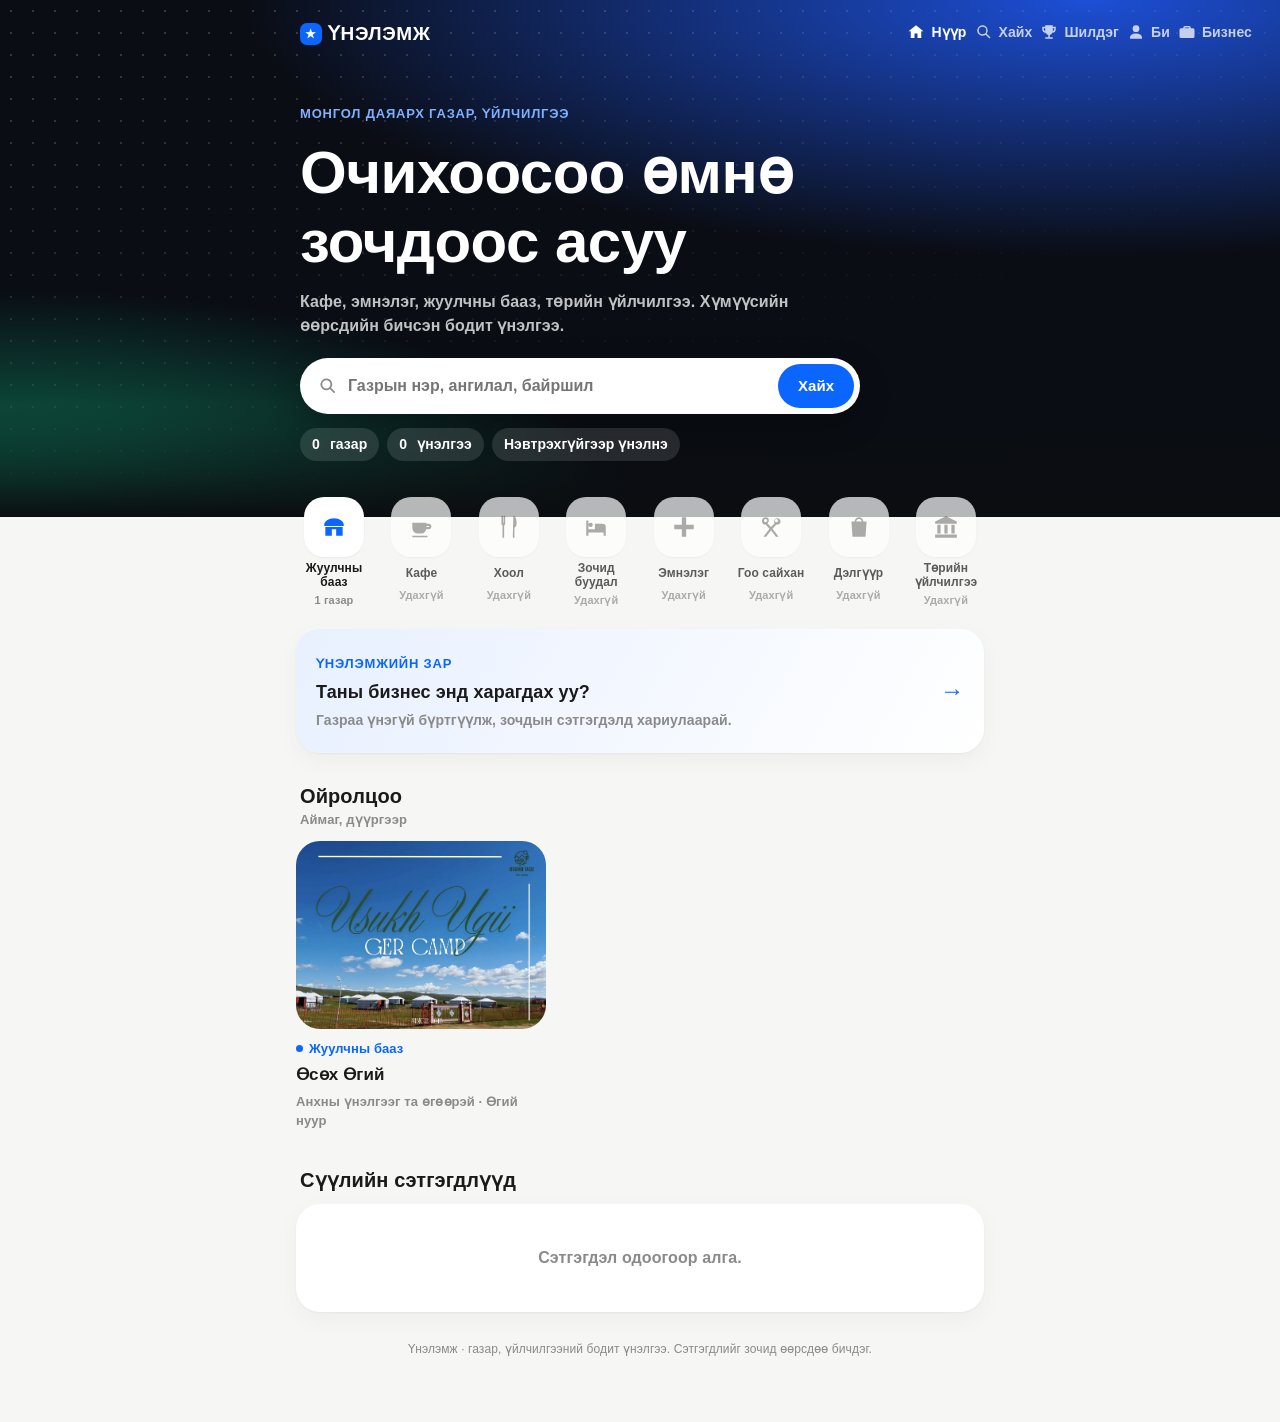
==== commit 4226e520: "Home hero is about Үнэлэмж: headline, search and totals; the top place moves into an Онцлох card Co-" ====
--- a/index.html
+++ b/index.html
@@ -6,7 +6,7 @@
 <meta name="theme-color" content="#0b0d10">
 <title>Үнэлэмж</title>
 <meta name="description" content="Газар, үйлчилгээний бодит үнэлгээ. Сэтгэгдлийг зочид өөрсдөө бичдэг.">
-<link rel="stylesheet" href="assets/ue.css?v=6">
+<link rel="stylesheet" href="assets/ue.css?v=9">
 </head>
 <body class="app">
 <header class="hero" id="hero">
@@ -35,8 +35,10 @@
   <a href="#me" data-v="me"><svg viewBox="0 0 24 24"><path d="M12 12a4.5 4.5 0 1 0 0-9 4.5 4.5 0 0 0 0 9zm0 2c-4.4 0-8 2.2-8 5v2h16v-2c0-2.8-3.6-5-8-5z"/></svg>Би</a>
   <a href="#biz" data-v="biz"><svg viewBox="0 0 24 24"><path d="M9 4h6a2 2 0 0 1 2 2v1h3a2 2 0 0 1 2 2v9a2 2 0 0 1-2 2H4a2 2 0 0 1-2-2V9a2 2 0 0 1 2-2h3V6a2 2 0 0 1 2-2zm0 3h6V6H9z"/></svg>Бизнес</a>
 </nav>
-<script src="assets/config.js?v=6"></script>
-<script src="assets/api.js?v=6"></script>
-<script src="assets/app.js?v=6"></script>
+<script src="assets/config.js?v=9"></script>
+<script src="assets/api.js?v=9"></script>
+<script src="assets/google.js?v=9"></script>
+<script src="assets/osm.js?v=9"></script>
+<script src="assets/app.js?v=9"></script>
 </body>
 </html>
--- a/assets/ue.css
+++ b/assets/ue.css
@@ -249,3 +249,34 @@
 .pc .ln{display:block}
 body.withtabs .toast,body.app .toast{bottom:calc(84px + env(safe-area-inset-bottom,0px))}
 @media (min-width:721px){.cats{flex-wrap:wrap;justify-content:space-between;overflow:visible;margin:0;padding:4px 0 2px}.cat{width:76px}}
+.gattr{font-size:12px;color:var(--mute);font-weight:600;padding:8px 4px 0}
+.gattr a{color:var(--mute)}
+.gtag{font-size:11px;font-weight:800;color:var(--mute);letter-spacing:.04em}
+.pc .ph{width:96px;height:96px;border-radius:50%;background:var(--bg)}
+.addp summary{cursor:pointer;list-style:none;display:flex;justify-content:space-between;gap:8px}
+.addp summary::-webkit-details-marker{display:none}
+.addp summary::after{content:"+";font-weight:900;color:var(--accent);font-size:20px;line-height:1}
+.addp[open] summary::after{content:"–"}
+.addform{display:grid;gap:12px;margin-top:14px}
+button.card{font:inherit;color:inherit;border:0;cursor:pointer}
+
+/* home hero: the brand, not a place */
+.hero.brand{background:radial-gradient(120% 90% at 85% 0%,#1d4fd6 0%,transparent 55%),radial-gradient(90% 80% at 0% 100%,#0e7a5a 0%,transparent 55%),#0a0d14}
+.hero.brand .hero-bg{display:none}
+.hero.brand::after{height:22%}
+.hero.brand::before{content:"";position:absolute;inset:0;background-image:radial-gradient(rgba(255,255,255,.18) 1px,transparent 1.4px);background-size:22px 22px;mask-image:linear-gradient(160deg,#000 10%,transparent 70%);-webkit-mask-image:linear-gradient(160deg,#000 10%,transparent 70%)}
+.hero.brand h1{text-transform:none;font-size:clamp(36px,9.5vw,60px);letter-spacing:-.5px}
+.hero.brand .sub{font-size:16px;max-width:520px}
+.hsearch{display:flex;align-items:center;gap:10px;background:#fff;border-radius:999px;padding:6px 6px 6px 18px;max-width:560px;margin-top:6px;box-shadow:0 10px 30px rgba(0,0,0,.25)}
+.hsearch svg{width:20px;height:20px;fill:#8a8a8a;flex:none}
+.hsearch input{flex:1;border:0;background:transparent;font:600 16px var(--font);color:#111;padding:10px 0;min-width:0}
+.hsearch input:focus{outline:none}
+.hsearch button{background:var(--accent);color:#fff;border-radius:999px;padding:11px 20px;font-weight:800;font-size:15px}
+.feat{display:grid;grid-template-columns:1fr;border-radius:var(--r);overflow:hidden;background:var(--card);text-decoration:none;color:inherit;box-shadow:0 1px 2px rgba(0,0,0,.04),0 8px 24px rgba(0,0,0,.05)}
+.feat .im{aspect-ratio:16/9;max-width:100%;overflow:hidden;display:block}
+.feat .im img{width:100%;height:100%;object-fit:cover;display:block}
+.feat .fx{display:grid;gap:6px;padding:18px 20px 20px}
+.feat b{font-size:24px;font-weight:900}
+.feat .ln{font-size:14px;color:var(--mute);font-weight:600}
+.feat .ln .r{color:var(--ink);font-weight:800}
+@media (min-width:721px){.feat{grid-template-columns:1.2fr 1fr;align-items:center}.feat .im{aspect-ratio:4/3;height:100%}}
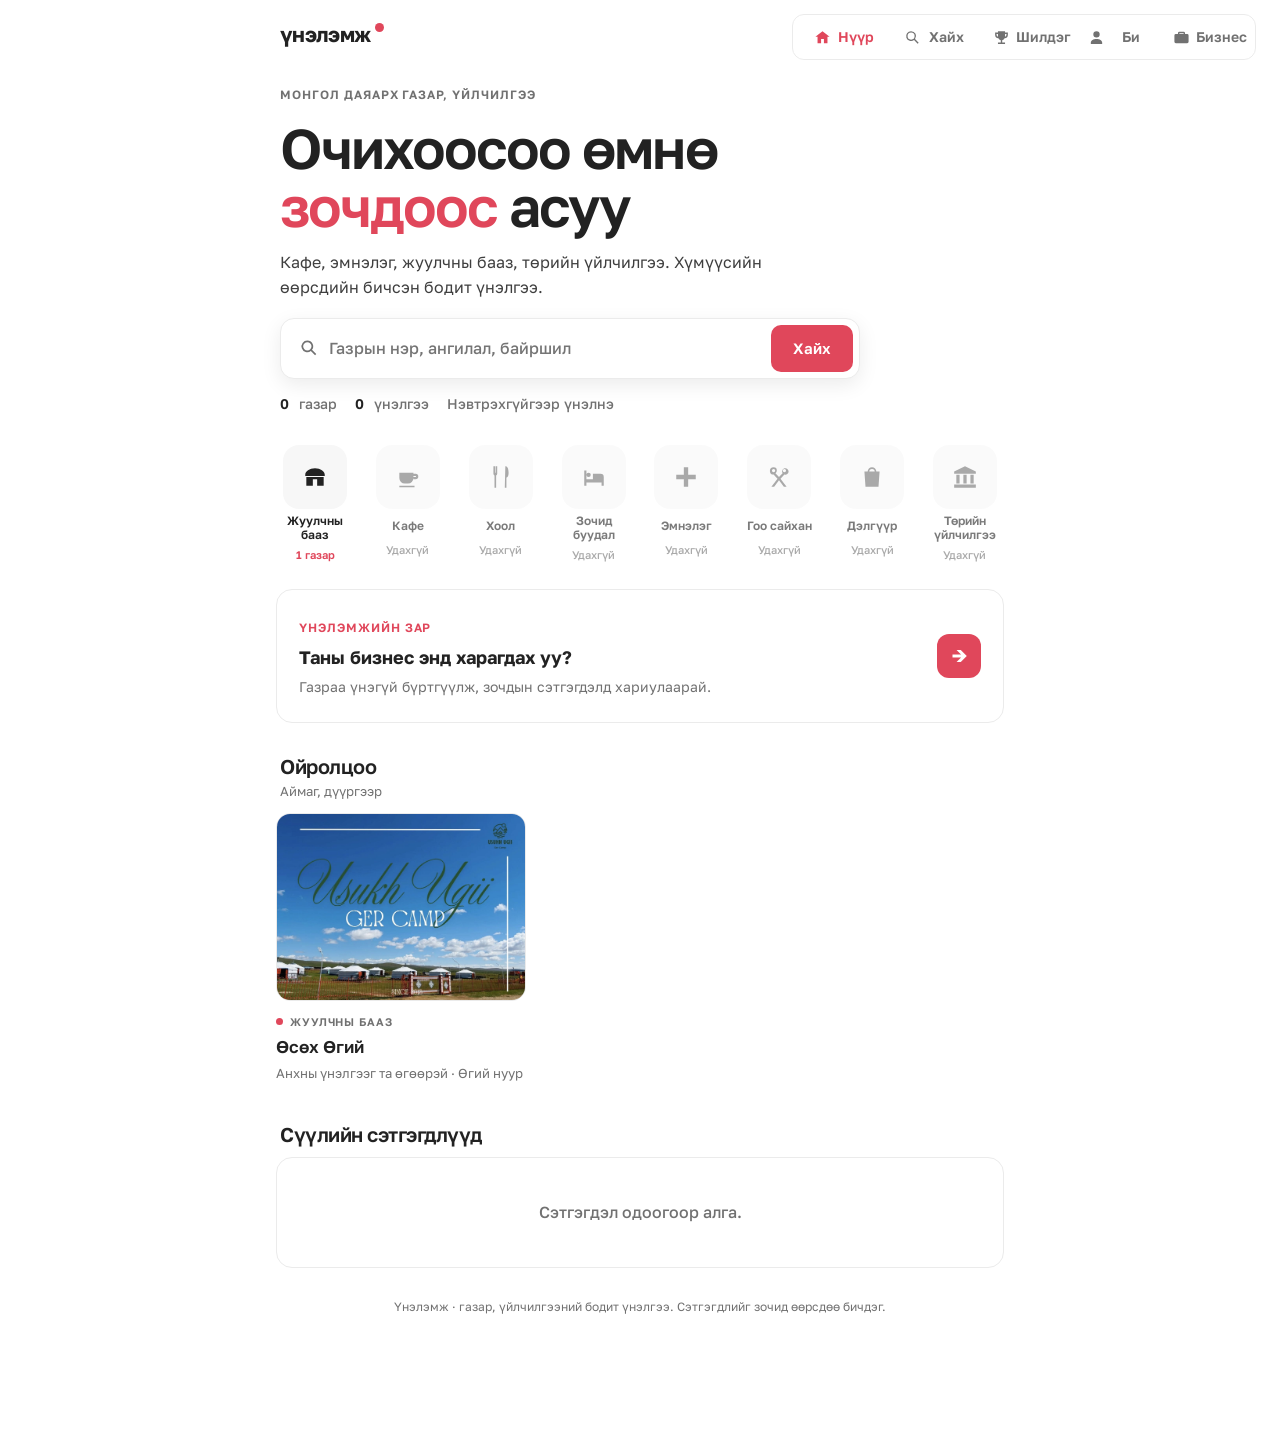
==== commit 47f3f86b: "Calm redesign: Golos Text, white canvas with one coral accent, plain wordmark and score Co-Authored-" ====
--- a/index.html
+++ b/index.html
@@ -3,19 +3,20 @@
 <head>
 <meta charset="utf-8">
 <meta name="viewport" content="width=device-width,initial-scale=1,viewport-fit=cover">
-<meta name="theme-color" content="#0b0d10">
+<meta name="theme-color" content="#ffffff">
 <title>Үнэлэмж</title>
 <meta name="description" content="Газар, үйлчилгээний бодит үнэлгээ. Сэтгэгдлийг зочид өөрсдөө бичдэг.">
-<link rel="stylesheet" href="assets/ue.css?v=9">
+<link rel="preconnect" href="https://fonts.googleapis.com"><link href="https://fonts.googleapis.com/css2?family=Golos+Text:wght@400;500;600;700&display=swap" rel="stylesheet">
+<link rel="stylesheet" href="assets/ue.css?v=11">
 </head>
 <body class="app">
 <header class="hero" id="hero">
   <div class="hero-bg" id="herobg"></div>
-  <nav class="topbar"><a class="logo" href="#"><i>★</i>Үнэлэмж</a><a href="#search" aria-label="Хайх">Хайх</a></nav>
+  <nav class="topbar"><a class="logo" href="#"><i></i>үнэлэмж</a><a href="#search" aria-label="Хайх">Хайх</a></nav>
   <div class="hero-in" id="hero-in"></div>
 </header>
 <div class="sbar" id="sbar" hidden>
-  <nav class="topbar plain"><a class="logo" href="#"><i>★</i>Үнэлэмж</a><span></span></nav>
+  <nav class="topbar plain"><a class="logo" href="#"><i></i>үнэлэмж</a><span></span></nav>
   <label class="search"><svg viewBox="0 0 24 24" aria-hidden="true"><path d="M10 3a7 7 0 0 1 5.6 11.2l5.1 5.1-1.4 1.4-5.1-5.1A7 7 0 1 1 10 3zm0 2a5 5 0 1 0 0 10 5 5 0 0 0 0-10z"/></svg>
     <input id="q" type="search" placeholder="Газар, ангилал, байршил хайх" aria-label="Хайх" autocomplete="off"></label>
   <div class="chipsrow" id="scats"></div>
@@ -35,10 +36,10 @@
   <a href="#me" data-v="me"><svg viewBox="0 0 24 24"><path d="M12 12a4.5 4.5 0 1 0 0-9 4.5 4.5 0 0 0 0 9zm0 2c-4.4 0-8 2.2-8 5v2h16v-2c0-2.8-3.6-5-8-5z"/></svg>Би</a>
   <a href="#biz" data-v="biz"><svg viewBox="0 0 24 24"><path d="M9 4h6a2 2 0 0 1 2 2v1h3a2 2 0 0 1 2 2v9a2 2 0 0 1-2 2H4a2 2 0 0 1-2-2V9a2 2 0 0 1 2-2h3V6a2 2 0 0 1 2-2zm0 3h6V6H9z"/></svg>Бизнес</a>
 </nav>
-<script src="assets/config.js?v=9"></script>
-<script src="assets/api.js?v=9"></script>
-<script src="assets/google.js?v=9"></script>
-<script src="assets/osm.js?v=9"></script>
-<script src="assets/app.js?v=9"></script>
+<script src="assets/config.js?v=11"></script>
+<script src="assets/api.js?v=11"></script>
+<script src="assets/google.js?v=11"></script>
+<script src="assets/osm.js?v=11"></script>
+<script src="assets/app.js?v=11"></script>
 </body>
 </html>
--- a/assets/ue.css
+++ b/assets/ue.css
@@ -1,282 +1,463 @@
 /* Үнэлэмж · shared styles
-   Dark photo hero on top, then a light page of white rounded cards.
-   Titles are heavy; one vivid blue marks categories and links; stars stay amber. */
+   CONCEPT: the Mongolian sky over a ger. One continuous canvas from pale sky blue to
+   white (no dark header block), white "felt" cards, ger-door orange for every action
+   and star, sky blue for categories and links. Signature: the toono (the ger's crown
+   wheel) as the logo, the score ring and the big faint emblem behind the home hero.
+   TYPE: Unbounded (wide geometric display) for titles and scores, Onest for text. */
 :root{
-  --bg:#f6f6f4; --card:#ffffff; --ink:#1a1a1a; --text:#3a3a3a; --mute:#8a8a8a; --line:#ececea;
-  --accent:#0a66ff; --accent-s:#e8f0ff; --star:#f2a20c; --up:#14894a; --down:#c4560e; --err:#c62828;
-  --hero:#0b0d10; --hero-ink:#ffffff;
-  --font:-apple-system,BlinkMacSystemFont,"SF Pro Display","Inter","Segoe UI",Helvetica,Arial,sans-serif;
-  --r:24px; color-scheme:light;
+  --sky:#d9e8ff; --sky2:#eef5ff; --bg:#f7faff; --card:#ffffff; --ink:#0f1b2d; --text:#33415a; --mute:#6b7890; --line:#e2e9f4;
+  --blue:#2f6bff; --blue-s:#e6eeff; --door:#ff6a2b; --door-d:#e2531a; --door-s:#fff0e8;
+  --star:#ff8a1f; --up:#12965a; --down:#d3541a; --err:#c62828;
+  --display:"Unbounded","Onest",system-ui,sans-serif; --font:"Onest",-apple-system,BlinkMacSystemFont,"Segoe UI",sans-serif;
+  --r:28px; --shadow:0 1px 1px rgba(15,27,45,.03),0 10px 30px -12px rgba(30,70,140,.18);
+  color-scheme:light;
 }
 @media (prefers-color-scheme:dark){:root{
-  --bg:#0e0f11; --card:#1a1b1f; --ink:#f2f2f2; --text:#d4d4d4; --mute:#8f8f95; --line:#2a2b30;
-  --accent:#4d8dff; --accent-s:#1a2740; --star:#ffb72e; --up:#4fd18b; --down:#f0995a; --err:#ff7a70; color-scheme:dark}}
+  --sky:#14254a; --sky2:#0f1a33; --bg:#0b1324; --card:#142039; --ink:#eef3ff; --text:#c8d3e8; --mute:#8b98b3; --line:#22304d;
+  --blue:#6d9bff; --blue-s:#1a2a4d; --door:#ff7a3d; --door-d:#ff6a2b; --door-s:#3a2418; --star:#ffa042; --up:#4fd18b; --down:#ff9a5c; --err:#ff7a70;
+  --shadow:0 1px 1px rgba(0,0,0,.2),0 14px 34px -14px rgba(0,0,0,.6); color-scheme:dark}}
 *{box-sizing:border-box;min-width:0}
 html,body{margin:0}
-body{background:var(--bg);color:var(--ink);font:16px/1.5 var(--font);letter-spacing:.1px;-webkit-font-smoothing:antialiased;overflow-x:clip}
+html{background:var(--bg)}
+body{min-height:100vh;color:var(--ink);font:16px/1.55 var(--font);-webkit-font-smoothing:antialiased;overflow-x:clip;
+  background:linear-gradient(180deg,var(--sky) 0,var(--sky2) 420px,var(--bg) 900px) no-repeat,var(--bg)}
 button{font:inherit;color:inherit;background:none;border:0;padding:0;cursor:pointer}
 a{color:inherit}
-:focus-visible{outline:2px solid var(--accent);outline-offset:2px;border-radius:8px}
-h1,h2,h3{margin:0;line-height:1.15;text-wrap:balance}
+:focus-visible{outline:2.5px solid var(--door);outline-offset:2px;border-radius:10px}
+h1,h2,h3{margin:0;line-height:1.1;text-wrap:balance;font-family:var(--display);font-weight:700;letter-spacing:-.01em}
 p{margin:0}
 [hidden]{display:none!important}
 .mute{color:var(--mute)}
 .st{color:var(--star)}
 .num{font-variant-numeric:tabular-nums}
 
-/* ---------- hero ---------- */
-.hero{position:relative;background:var(--hero);color:var(--hero-ink);overflow:hidden;padding-bottom:56px}
-.hero-bg{position:absolute;inset:-40px;background:var(--hero) center/cover no-repeat;filter:blur(22px) brightness(.62) saturate(1.25);transform:scale(1.1)}
-.hero::after{content:"";position:absolute;inset:auto 0 0;height:30%;background:linear-gradient(transparent,var(--hero))}
+/* ---------- toono mark (logo) ---------- */
+.logo{font-family:var(--display)!important;font-weight:800!important;font-size:18px!important;letter-spacing:.2px;text-transform:none;color:var(--ink)}
+.logo i{width:26px;height:26px;border-radius:50%;display:inline-block;flex:none;
+  background:radial-gradient(circle,var(--door) 0 22%,transparent 23% 34%,var(--blue) 35% 41%,transparent 42%),
+             repeating-conic-gradient(var(--blue) 0 7deg,transparent 7deg 30deg);
+  -webkit-mask:radial-gradient(circle,#000 69%,transparent 70%);mask:radial-gradient(circle,#000 69%,transparent 70%);
+  box-shadow:inset 0 0 0 2.5px var(--blue)}
+
+/* ---------- header area (no dark block: it sits on the sky) ---------- */
+.hero{position:relative;color:var(--ink);padding-bottom:8px;overflow:hidden}
 .hero>:not(.hero-bg){position:relative;z-index:1}
-.topbar{display:flex;justify-content:space-between;align-items:center;gap:12px;max-width:720px;margin:0 auto;padding:14px 20px;padding-top:calc(14px + env(safe-area-inset-top,0px))}
-.topbar a{text-decoration:none;font-weight:700;font-size:15px;min-height:40px;display:inline-flex;align-items:center;gap:6px}
-.logo{font-weight:900!important;font-size:19px!important;letter-spacing:.6px;text-transform:uppercase}
-.logo i{width:22px;height:22px;border-radius:7px;background:var(--accent);display:grid;place-items:center;font-style:normal;font-size:12px;color:#fff}
-.hero-in{max-width:720px;margin:0 auto;padding:36px 20px 0;display:grid;gap:14px}
-.label{font-size:13px;font-weight:800;letter-spacing:.8px;text-transform:uppercase;color:var(--accent)}
-.hero .label{color:#7fb0ff}
-.hero h1{font-size:clamp(34px,9vw,52px);font-weight:900;letter-spacing:.5px;text-transform:uppercase}
-.hero .sub{font-size:15px;font-weight:600;color:rgba(255,255,255,.75)}
+.topbar{display:flex;justify-content:space-between;align-items:center;gap:12px;max-width:760px;margin:0 auto;padding:14px 20px;padding-top:calc(14px + env(safe-area-inset-top,0px))}
+.topbar a{text-decoration:none;font-weight:600;font-size:15px;min-height:40px;display:inline-flex;align-items:center;gap:8px;color:var(--ink)}
+.hero-in{max-width:760px;margin:0 auto;padding:18px 20px 0;display:grid;gap:14px}
+.label{font-size:12px;font-weight:700;letter-spacing:.12em;text-transform:uppercase;color:var(--blue)}
+.hero h1{font-size:clamp(30px,8vw,46px);font-weight:800}
+.hero .sub{font-size:16px;color:var(--text);max-width:540px}
 .chips{display:flex;flex-wrap:wrap;gap:8px}
-.chip{display:inline-flex;align-items:center;gap:6px;border-radius:999px;padding:6px 12px;font-size:14px;font-weight:700;background:rgba(255,255,255,.12);color:#fff;backdrop-filter:blur(6px)}
-.chip .st{color:#ffc24d}
-.hero .btn{margin-top:6px;max-width:360px}
-
-/* ---------- body ---------- */
-.page{max-width:720px;margin:-24px auto 0;padding:0 16px 56px;position:relative;z-index:2;display:grid;gap:20px}
-.card{background:var(--card);border-radius:var(--r);padding:22px 20px;box-shadow:0 1px 2px rgba(0,0,0,.04),0 8px 24px rgba(0,0,0,.04)}
-.card h2{font-size:20px;font-weight:800;margin-bottom:16px}
-.sec-t{font-size:20px;font-weight:800;padding:12px 4px 0}
-
-.btn{display:flex;align-items:center;justify-content:center;gap:8px;width:100%;border-radius:999px;padding:14px 22px;min-height:52px;font:800 16px var(--font);background:var(--accent);color:#fff;text-decoration:none}
-.btn.ghost{background:transparent;color:var(--ink);border:1.5px solid var(--line)}
+.chip{display:inline-flex;align-items:center;gap:6px;border-radius:999px;padding:7px 14px;font-size:14px;font-weight:600;background:color-mix(in srgb,var(--card) 80%,transparent);color:var(--ink);border:1px solid var(--line);backdrop-filter:blur(8px)}
+.chip b{font-family:var(--display);font-weight:700}
+
+/* place pages: a sharp photo card under the top bar, title below it on the sky */
+.hero-bg{position:relative;display:block;max-width:728px;height:clamp(230px,44vw,400px);margin:4px auto 0;border-radius:var(--r);background:var(--sky) center/cover no-repeat;box-shadow:var(--shadow)}
+@media (max-width:760px){.hero-bg{margin:4px 16px 0}}
+.hero-bg:not([style*="url"]){display:none}
+
+/* home: the brand hero with the big toono behind it */
+.hero.brand{padding-bottom:10px}
+.hero.brand .hero-bg{display:none}
+.hero.brand::before{content:"";position:absolute;width:min(560px,120vw);aspect-ratio:1;right:max(-160px,calc(50% - 560px));top:-120px;border-radius:50%;opacity:.55;pointer-events:none;
+  background:radial-gradient(circle,transparent 0 17%,var(--card) 17.5% 19%,transparent 19.5% 30%,color-mix(in srgb,var(--blue) 25%,transparent) 30.5% 31.5%,transparent 32%),
+             repeating-conic-gradient(color-mix(in srgb,var(--blue) 22%,transparent) 0 2.2deg,transparent 2.2deg 15deg);
+  -webkit-mask:radial-gradient(circle,#000 18%,#000 55%,transparent 71%);mask:radial-gradient(circle,#000 18%,#000 55%,transparent 71%)}
+.hero.brand h1{font-size:clamp(34px,9vw,58px);line-height:1.05}
+.hero.brand h1 em{font-style:normal;color:var(--door)}
+.hsearch{display:flex;align-items:center;gap:10px;background:var(--card);border-radius:999px;padding:6px 6px 6px 20px;max-width:580px;margin-top:4px;box-shadow:var(--shadow);border:1px solid var(--line)}
+.hsearch svg{width:20px;height:20px;fill:var(--mute);flex:none}
+.hsearch input{flex:1;border:0;background:transparent;font:500 16px var(--font);color:var(--ink);padding:11px 0;min-width:0}
+.hsearch input:focus{outline:none}
+.hsearch button{background:var(--door);color:#fff;border-radius:999px;padding:12px 22px;font-weight:700;font-size:15px}
+
+/* ---------- page body ---------- */
+.page{max-width:760px;margin:0 auto;padding:18px 16px 56px;position:relative;z-index:2;display:grid;gap:22px}
+.card{background:var(--card);border-radius:var(--r);padding:22px 20px;box-shadow:var(--shadow);border:1px solid color-mix(in srgb,var(--line) 60%,transparent)}
+.card h2{font-size:18px;margin-bottom:16px}
+.sec-t{font-size:20px;padding:10px 4px 0}
+
+.btn{display:flex;align-items:center;justify-content:center;gap:8px;width:100%;border-radius:999px;padding:14px 24px;min-height:54px;font:700 16px var(--font);background:var(--door);color:#fff;text-decoration:none;box-shadow:0 8px 20px -8px color-mix(in srgb,var(--door) 70%,transparent);transition:transform .15s,background .15s}
+.btn:hover{background:var(--door-d)}
+.btn:active{transform:scale(.98)}
+.btn.ghost{background:var(--card);color:var(--ink);border:1px solid var(--line);box-shadow:none}
 .btn:disabled{opacity:.5;cursor:not-allowed}
+.acts{display:flex;gap:10px;align-items:center;margin-top:4px;max-width:440px}
+.acts .btn{margin-top:0}
+.save{display:inline-flex;align-items:center;justify-content:center;width:54px;min-height:54px;border-radius:50%;background:var(--card);border:1px solid var(--line);color:var(--ink);font-size:22px;flex:none}
+.save.on{color:var(--door)}
 
 /* gallery */
-.gal{display:flex;gap:10px;overflow-x:auto;scroll-snap-type:x mandatory;margin:0 -16px;padding:0 16px 4px;scrollbar-width:none}
+.gal{display:flex;gap:10px;overflow-x:auto;scroll-snap-type:x mandatory;margin:0 -16px;padding:0 16px 6px;scrollbar-width:none}
 .gal::-webkit-scrollbar{display:none}
-.gal img{flex:none;width:84%;aspect-ratio:4/3;object-fit:cover;border-radius:var(--r);scroll-snap-align:center;max-width:100%;background:var(--card)}
+.gal img{flex:none;width:78%;aspect-ratio:4/3;object-fit:cover;border-radius:22px;scroll-snap-align:start;max-width:100%;background:var(--card)}
 .gal.one img{width:100%}
-.about{color:var(--text);font-size:16px}
-
-/* rating summary */
-.sum{display:grid;grid-template-columns:auto 1fr;gap:22px;align-items:center}
-.big{text-align:center}
-.big b{display:block;font-size:52px;font-weight:900;line-height:1}
-.big small{color:var(--mute);font-weight:600;font-size:13px}
-.dist{display:grid;gap:6px}
-.dr{display:grid;grid-template-columns:1.2em 1fr 2.4em;gap:8px;align-items:center;font-size:13px;font-weight:700;color:var(--mute)}
-.bar{height:8px;background:var(--bg);border-radius:99px;overflow:hidden}
-.bar i{display:block;height:100%;background:var(--star);border-radius:99px}
-.crit{display:grid;gap:12px;margin-top:22px;padding-top:18px;border-top:1px solid var(--line)}
-.cr{display:grid;grid-template-columns:8.2em 1fr 2.4em;gap:12px;align-items:center;font-size:14px;font-weight:700}
-.cr em{font-style:normal;font-weight:800;text-align:right}
+.about{color:var(--text)}
+.gattr{font-size:12px;color:var(--mute);font-weight:500;padding:8px 4px 0}
+.gattr a{color:var(--mute)}
+.gtag{font-size:12px;font-weight:600;color:var(--door)!important}
+
+/* ---------- score: the toono ring ---------- */
+.sum{display:grid;grid-template-columns:auto 1fr;gap:24px;align-items:center}
+.big{text-align:center;display:grid;justify-items:center;gap:6px}
+.big b{position:relative;display:grid;place-items:center;width:124px;height:124px;border-radius:50%;font-family:var(--display);font-size:38px;font-weight:800;line-height:1;color:var(--ink);background:var(--door-s)}
+.big b::before{content:"";position:absolute;inset:-7px;border-radius:50%;
+  background:repeating-conic-gradient(var(--door) 0 3deg,transparent 3deg 22.5deg);
+  -webkit-mask:radial-gradient(circle,transparent 62%,#000 63%);mask:radial-gradient(circle,transparent 62%,#000 63%)}
+.big b::after{content:"";position:absolute;inset:6px;border-radius:50%;border:2px solid color-mix(in srgb,var(--door) 45%,transparent)}
+.big .st{font-size:14px;letter-spacing:2px}
+.big small{color:var(--mute);font-weight:500;font-size:13px}
+.dist{display:grid;gap:7px}
+.dr{display:grid;grid-template-columns:1.2em 1fr 2.4em;gap:8px;align-items:center;font-size:13px;font-weight:600;color:var(--mute)}
+.bar{height:8px;background:var(--sky2);border-radius:99px;overflow:hidden}
+.bar i{display:block;height:100%;background:linear-gradient(90deg,var(--star),var(--door));border-radius:99px}
+.crit{display:grid;gap:12px;margin-top:22px;padding-top:18px;border-top:1px dashed var(--line)}
+.cr{display:grid;grid-template-columns:8.2em 1fr 2.6em;gap:12px;align-items:center;font-size:14px;font-weight:600}
+.cr em{font-style:normal;font-family:var(--display);font-weight:700;font-size:14px;text-align:right}
 .tags{display:flex;flex-wrap:wrap;gap:8px}
-.tg{display:inline-flex;gap:6px;align-items:center;border-radius:999px;padding:7px 13px;font-size:14px;font-weight:700;background:var(--accent-s);color:var(--accent)}
-.tg.neg{background:color-mix(in srgb,var(--down) 13%,var(--card));color:var(--down)}
-
-/* review cards: author line above, alternating sides */
-.revs{display:grid;gap:26px}
+.tg{display:inline-flex;gap:6px;align-items:center;border-radius:999px;padding:7px 14px;font-size:14px;font-weight:600;background:var(--blue-s);color:var(--blue);text-decoration:none}
+.tg b{font-family:var(--display);font-size:12px}
+.tg.neg{background:var(--door-s);color:var(--down)}
+
+/* ---------- reviews ---------- */
+.revs{display:grid;gap:24px}
 .rv{display:grid;gap:10px}
-.who{display:flex;align-items:center;gap:10px;padding:0 6px}
+.who{display:flex;align-items:center;gap:10px;padding:0 8px}
 .rv:nth-child(even) .who{flex-direction:row-reverse;text-align:right}
-.av{width:38px;height:38px;border-radius:50%;display:grid;place-items:center;font-weight:900;font-size:15px;color:#fff;background:var(--accent);flex:none}
+.av{width:38px;height:38px;border-radius:50%;display:grid;place-items:center;font-family:var(--display);font-weight:700;font-size:14px;color:#fff;background:linear-gradient(135deg,var(--blue),#7aa5ff);flex:none}
 .who b{display:block;font-size:14px;font-weight:700}
-.who small{display:block;font-size:12px;color:var(--mute);font-weight:600}
+.who small{display:block;font-size:12px;color:var(--mute)}
 .rv .card{display:grid;gap:10px}
-.rv .card .stars{color:var(--star);font-size:15px;letter-spacing:1.5px}
-.rv .card p{color:var(--text);font-size:16px;white-space:pre-line;overflow-wrap:anywhere}
-.reply{padding:12px 14px;border-radius:16px;background:var(--bg);font-size:14px;white-space:pre-line}
-.reply b{display:block;font-size:12px;color:var(--mute)}
-.empty{text-align:center;color:var(--mute);padding:20px 8px;font-weight:600}
+.rv .card .stars{color:var(--star);font-size:15px;letter-spacing:2px}
+.rv .card p{color:var(--text);white-space:pre-line;overflow-wrap:anywhere}
+.reply{padding:12px 14px;border-radius:18px;background:var(--sky2);font-size:14px;white-space:pre-line;border-left:3px solid var(--blue)}
+.reply b{display:block;font-size:12px;color:var(--blue)}
+.empty{text-align:center;color:var(--mute);padding:18px 8px;font-weight:500}
 .note{font-size:12px;color:var(--mute);text-align:center;padding:8px 16px}
 
-/* home: place cards */
-.pc{display:grid;grid-template-columns:1fr auto;gap:16px;align-items:center;text-decoration:none;color:inherit}
-.dot{display:flex;align-items:center;gap:6px;font-size:13px;font-weight:800;color:var(--accent)}
-.dot::before{content:"";width:7px;height:7px;border-radius:50%;background:var(--accent)}
-.pc b{display:block;font-size:20px;font-weight:800;line-height:1.25;margin-top:6px}
-.pc .ln{margin-top:6px;font-size:14px;color:var(--mute);font-weight:600}
-.pc .ln .r{color:var(--ink);font-weight:800}
-.pc img,.pc .ph{width:96px;height:96px;border-radius:50%;object-fit:cover;background:var(--bg)}
+/* ---------- cards in lists ---------- */
+.dot{display:flex;align-items:center;gap:7px;font-size:12px;font-weight:700;letter-spacing:.04em;color:var(--blue)}
+.dot::before{content:"";width:7px;height:7px;border-radius:50%;background:var(--door)}
+.pc{display:grid;grid-template-columns:1fr auto;gap:16px;align-items:center;text-decoration:none;color:inherit;transition:transform .15s}
+.pc:hover{transform:translateY(-2px)}
+.pc b{display:block;font-family:var(--display);font-size:18px;font-weight:700;line-height:1.25;margin-top:6px}
+.pc .ln{display:block;margin-top:6px;font-size:14px;color:var(--mute)}
+.pc .ln .r{color:var(--ink);font-weight:700}
+.pc img,.pc .ph{width:92px;height:92px;border-radius:24px;object-fit:cover;background:var(--sky2)}
+.ph{display:grid;place-items:center}
+.ph svg{width:42%;height:42%;fill:var(--blue)}
+.rk{font-family:var(--display);font-size:22px;font-weight:800;color:var(--door)}
 .feed .rv .card{grid-template-columns:1fr auto;align-items:center;text-decoration:none;color:inherit}
-.feed .rv .card img{width:64px;height:64px;border-radius:50%;object-fit:cover}
+.feed .rv .card img{width:64px;height:64px;border-radius:18px;object-fit:cover}
 .feed .rv .card .t{display:grid;gap:6px}
 .feed .rv .card .t p{display:-webkit-box;-webkit-line-clamp:3;-webkit-box-orient:vertical;overflow:hidden}
+button.card{font:inherit;color:inherit;cursor:pointer}
+
+/* home: featured place */
+.feat{display:grid;border-radius:var(--r);overflow:hidden;background:var(--card);text-decoration:none;color:inherit;box-shadow:var(--shadow);border:1px solid color-mix(in srgb,var(--line) 60%,transparent)}
+.feat .im{aspect-ratio:16/10;max-width:100%;overflow:hidden;display:block;position:relative}
+.feat .im img{width:100%;height:100%;object-fit:cover;display:block;transition:transform .5s}
+.feat:hover .im img{transform:scale(1.03)}
+.feat .fx{display:grid;gap:8px;padding:18px 20px 22px}
+.feat b{font-family:var(--display);font-size:24px;font-weight:800}
+.feat .ln{font-size:14px;color:var(--mute)}
+.feat .ln .r{color:var(--ink);font-weight:700}
+@media (min-width:721px){.feat{grid-template-columns:1.25fr 1fr;align-items:center}.feat .im{aspect-ratio:auto;height:100%;min-height:300px}}
+
+/* categories: soft tiles */
+.cats{display:flex;gap:10px;overflow-x:auto;margin:0 -16px;padding:2px 16px 6px;scrollbar-width:none}
+.cats::-webkit-scrollbar{display:none}
+.cat{flex:none;width:86px;display:grid;justify-items:center;gap:5px;text-align:center;text-decoration:none;color:var(--ink);font-size:12px;font-weight:600;line-height:1.2}
+.cat i{width:64px;height:64px;border-radius:22px;background:var(--card);display:grid;place-items:center;box-shadow:var(--shadow);border:1px solid color-mix(in srgb,var(--line) 60%,transparent)}
+.cat svg{width:26px;height:26px;fill:var(--blue)}
+.cat small{color:var(--mute);font-size:11px;font-weight:500}
+.cat:not(.off) small{color:var(--door);font-weight:700}
+.cat.off{opacity:.6}
+.cat.off svg{fill:var(--mute)}
+@media (min-width:721px){.cats{flex-wrap:wrap;justify-content:space-between;overflow:visible;margin:0;padding:2px 0 6px}.cat{width:78px}}
+
+/* shelves of photo cards */
+.sec{display:grid;gap:12px;margin-top:10px}
+.sh{display:flex;justify-content:space-between;align-items:flex-end;gap:12px;padding:0 4px}
+.sh h2{font-size:20px}
+.sh p{font-size:13px;color:var(--mute);margin-top:4px}
+.sh .more{font-size:14px;font-weight:700;color:var(--door);text-decoration:none;white-space:nowrap}
+.sh select{font:600 14px var(--font);border:1px solid var(--line);background:var(--card);color:var(--ink);border-radius:999px;padding:8px 12px}
+.shelf{display:flex;gap:14px;overflow-x:auto;scroll-snap-type:x mandatory;margin:0 -16px;padding:0 16px 8px;scrollbar-width:none}
+.shelf::-webkit-scrollbar{display:none}
+.bc{flex:none;width:250px;scroll-snap-align:start;display:grid;gap:6px;text-decoration:none;color:inherit}
+.bc .im{position:relative;aspect-ratio:4/5;border-radius:var(--r);overflow:hidden;background:var(--card);max-width:100%;box-shadow:var(--shadow)}
+.bc .im img{width:100%;height:100%;object-fit:cover;display:block}
+.bc .ph{width:100%;height:100%}
+.badge{position:absolute;left:12px;top:12px;background:color-mix(in srgb,#fff 88%,transparent);color:#0f1b2d;font-size:12px;font-weight:700;border-radius:999px;padding:5px 11px;backdrop-filter:blur(6px)}
+.badge.no1{background:var(--door);color:#fff}
+.bc .dot{margin-top:6px}
+.bc b{font-family:var(--display);font-size:17px;font-weight:700;line-height:1.25}
+.bc .ln{font-size:13px;color:var(--mute)}
+.bc .ln .r{color:var(--ink);font-weight:700}
+
+/* house ad and other cards */
+.adcard{display:flex;justify-content:space-between;align-items:center;gap:12px;text-decoration:none;color:inherit;background:linear-gradient(120deg,var(--door-s),var(--card) 70%)}
+.adcard .label{color:var(--door)}
+.adcard b{display:block;font-family:var(--display);font-size:18px;font-weight:700;margin-top:6px}
+.adcard .ln{display:block;font-size:14px;color:var(--mute);margin-top:4px}
+.adcard .arrow{width:44px;height:44px;border-radius:50%;background:var(--door);color:#fff;display:grid;place-items:center;font-size:20px;font-weight:700;flex:none}
+.soon b{font-weight:700}
+.soon p{color:var(--mute);font-size:14px;margin-top:4px}
+.kv{display:grid;grid-template-columns:repeat(3,minmax(0,1fr));padding:18px 8px}
+.kv div{text-align:center}
+.kv div+div{border-left:1px dashed var(--line)}
+.kv b{display:block;font-family:var(--display);font-size:26px;font-weight:800}
+.kv span{font-size:12px;color:var(--mute);font-weight:600}
+.badges{display:grid;grid-template-columns:repeat(4,minmax(0,1fr));gap:8px}
+.bd{display:grid;justify-items:center;gap:4px;text-align:center;padding:14px 4px;border-radius:22px;background:var(--card);box-shadow:var(--shadow)}
+.bd .b{width:44px;height:44px;border-radius:50%;background:var(--door);color:#fff;display:grid;place-items:center;font-family:var(--display);font-weight:800;margin-bottom:2px}
+.bd.off{opacity:.5}.bd.off .b{background:var(--line);color:var(--mute)}
+.bd b{font-size:12px;font-weight:700;line-height:1.2}
+.bd small{font-size:11px;color:var(--mute)}
+.rule{display:flex;gap:12px;align-items:flex-start}
+.rule .b{flex:none;width:32px;height:32px;border-radius:50%;background:var(--up);color:#fff;display:grid;place-items:center;font-weight:800}
+.rule b{display:block;font-weight:700}
+.rule p{font-size:14px;color:var(--text);margin-top:4px}
+.plan b{display:block;font-family:var(--display);font-size:22px;font-weight:800;margin-top:6px}
+.plan ul{margin:10px 0 0;padding:0;list-style:none;display:grid;gap:6px;color:var(--text);font-size:15px}
+.plan li{display:flex;gap:8px}
+.plan li::before{content:"✓";color:var(--door);font-weight:800}
+
+/* ---------- app shell: tabs, search bar ---------- */
+body.app,body.withtabs{padding-bottom:calc(76px + env(safe-area-inset-bottom,0px))}
+nav.tabs{position:fixed;left:10px;right:10px;bottom:calc(10px + env(safe-area-inset-bottom,0px));z-index:15;display:flex;justify-content:center;max-width:520px;margin:0 auto;border-radius:24px;background:color-mix(in srgb,var(--card) 82%,transparent);backdrop-filter:blur(18px) saturate(1.4);-webkit-backdrop-filter:blur(18px) saturate(1.4);box-shadow:0 12px 34px -10px rgba(15,40,90,.28);border:1px solid color-mix(in srgb,var(--line) 70%,transparent)}
+nav.tabs a{flex:1;display:grid;justify-items:center;gap:2px;padding:9px 4px 8px;min-height:58px;text-decoration:none;color:var(--mute);font-size:11px;font-weight:600}
+nav.tabs svg{width:23px;height:23px;fill:currentColor}
+nav.tabs a.on{color:var(--door)}
+body.app,body.withtabs{padding-bottom:calc(96px + env(safe-area-inset-bottom,0px))}
+@media (min-width:900px){nav.tabs{top:12px;bottom:auto;left:auto;right:24px;margin:0;max-width:none;border-radius:999px;padding:0 6px}
+  nav.tabs a{grid-auto-flow:column;align-items:center;gap:6px;font-size:14px;min-height:44px;padding:0 14px}
+  nav.tabs svg{width:17px;height:17px}
+  body.app,body.withtabs{padding-bottom:0}
+  .topbar a[href="#search"]{display:none}}
+.sbar{position:sticky;top:0;z-index:12;background:color-mix(in srgb,var(--sky) 85%,transparent);backdrop-filter:blur(14px);padding-bottom:8px}
+.topbar.plain{color:var(--ink)}
+.search{display:flex;align-items:center;gap:10px;max-width:728px;margin:4px auto 0;background:var(--card);border-radius:999px;padding:0 20px;border:1px solid var(--line);box-shadow:var(--shadow)}
+.sbar .search{margin-inline:16px}
+@media (min-width:761px){.sbar .search{margin-inline:auto}}
+.search svg{width:20px;height:20px;fill:var(--mute);flex:none}
+.search input{flex:1;border:0;padding:14px 0;font:500 16px var(--font);color:var(--ink);background:transparent}
+.search input:focus{outline:none}
+.search:focus-within{border-color:var(--door)}
+.chipsrow{display:flex;gap:8px;overflow-x:auto;max-width:760px;margin:10px auto 0;padding:0 16px 4px;scrollbar-width:none}
+.chipsrow::-webkit-scrollbar{display:none}
+.chip2{flex:none;border-radius:999px;padding:8px 16px;font-weight:600;font-size:14px;background:var(--card);color:var(--ink);min-height:38px;border:1px solid var(--line)}
+.chip2.on{background:var(--ink);color:var(--bg);border-color:var(--ink)}
+#main:has(#v-search:not([hidden])){padding-top:8px}
+#main:has(#v-top:not([hidden])),#main:has(#v-me:not([hidden])),#main:has(#v-biz:not([hidden])){padding-top:calc(20px + env(safe-area-inset-top,0px))}
+.cnt{font-size:13px;color:var(--mute);font-weight:600;padding:4px 4px 10px}
+.ttl{padding:8px 4px 4px}
+.ttl h1{font-size:34px;font-weight:800}
+.ttl p{color:var(--mute);margin-top:6px}
+#v-top .chipsrow{padding:0;margin:10px 0 16px}
+#v-home,#v-search,#v-top,#v-me,#v-biz{display:grid;gap:22px}
+#v-home[hidden],#v-search[hidden],#v-top[hidden],#v-me[hidden],#v-biz[hidden]{display:none}
+.addp summary{cursor:pointer;list-style:none;display:flex;justify-content:space-between;gap:8px}
+.addp summary::-webkit-details-marker{display:none}
+.addp summary::after{content:"+";font-weight:800;color:var(--door);font-size:22px;line-height:1}
+.addp[open] summary::after{content:"–"}
+.addform{display:grid;gap:12px;margin-top:14px}
 
 /* ---------- review sheet ---------- */
-.sheet{position:fixed;inset:0;z-index:20;background:var(--bg);overflow-y:auto}
+.sheet{position:fixed;inset:0;z-index:20;background:linear-gradient(180deg,var(--sky),var(--bg) 360px);overflow-y:auto}
 .sheet .in{max-width:640px;margin:0 auto;min-height:100%;display:flex;flex-direction:column;gap:16px;padding:12px 16px calc(20px + env(safe-area-inset-bottom,0px));padding-top:calc(12px + env(safe-area-inset-top,0px))}
 .fhead{display:flex;align-items:center;gap:12px}
 .x{font-size:28px;color:var(--mute);width:40px;height:40px;flex:none}
-.prog{flex:1;height:6px;background:var(--line);border-radius:99px;overflow:hidden}
-.prog i{display:block;height:100%;background:var(--accent);border-radius:99px;transition:width .3s}
+.prog{flex:1;height:8px;background:var(--card);border-radius:99px;overflow:hidden}
+.prog i{display:block;height:100%;background:var(--door);border-radius:99px;transition:width .3s}
 .q{flex:1;display:grid;align-content:start;gap:18px;padding-top:8px}
-.q h2{font-size:28px;font-weight:900}
+.q h2{font-size:26px;font-weight:800}
 .bs{display:grid;grid-template-columns:repeat(5,minmax(0,1fr));gap:8px}
-.bs button{aspect-ratio:1;border-radius:18px;font-size:30px;color:var(--line);background:var(--card)}
-.bs button.on{color:var(--star);background:color-mix(in srgb,var(--star) 14%,var(--card))}
-.mood{text-align:center;font-weight:800;font-size:18px;min-height:26px}
-.mini{display:grid;gap:8px;padding:14px 16px;border-radius:18px;background:var(--card);margin-bottom:10px}
+.bs button{aspect-ratio:1;border-radius:22px;font-size:30px;color:var(--line);background:var(--card);box-shadow:var(--shadow);transition:transform .12s}
+.bs button.on{color:#fff;background:var(--door)}
+.bs button:active{transform:scale(.94)}
+.mood{text-align:center;font-family:var(--display);font-weight:700;font-size:18px;min-height:26px}
+.mini{display:grid;gap:8px;padding:14px 16px;border-radius:22px;background:var(--card);margin-bottom:10px;box-shadow:var(--shadow)}
 .mini b{font-weight:700}
 .mini .s{display:grid;grid-template-columns:repeat(5,minmax(0,1fr));gap:6px}
-.mini .s button{border-radius:10px;min-height:42px;font-size:20px;color:var(--line);background:var(--bg)}
-.mini .s button.on{color:var(--star)}
+.mini .s button{border-radius:12px;min-height:42px;font-size:20px;color:var(--line);background:var(--sky2)}
+.mini .s button.on{color:var(--door)}
 .pick{display:flex;flex-wrap:wrap;gap:8px}
-.pick button{border-radius:999px;padding:9px 15px;font-weight:700;min-height:42px;background:var(--card)}
-.pick button.on{background:var(--accent);color:#fff}
-.pick button.neg.on{background:var(--down);color:#fff}
-.pl{font-size:12px;font-weight:800;letter-spacing:.06em;text-transform:uppercase;color:var(--mute)}
-label.f{display:grid;gap:6px;font-weight:700;font-size:14px}
-.inp{font:500 16px var(--font);border:1.5px solid var(--line);background:var(--card);color:var(--ink);border-radius:16px;padding:13px 14px;width:100%}
-.inp:focus{border-color:var(--accent);outline:none}
+.pick button{border-radius:999px;padding:9px 16px;font-weight:600;min-height:42px;background:var(--card);border:1px solid var(--line)}
+.pick button.on{background:var(--blue);color:#fff;border-color:var(--blue)}
+.pick button.neg.on{background:var(--door);border-color:var(--door)}
+.pl{font-size:12px;font-weight:700;letter-spacing:.1em;text-transform:uppercase;color:var(--mute)}
+label.f{display:grid;gap:6px;font-weight:600;font-size:14px}
+.inp{font:500 16px var(--font);border:1px solid var(--line);background:var(--card);color:var(--ink);border-radius:18px;padding:13px 15px;width:100%}
+.inp:focus{border-color:var(--door);outline:none}
 textarea.inp{min-height:140px;resize:vertical}
-.hint{font-size:13px;color:var(--mute);font-weight:600}
-.err{color:var(--err);font-weight:700;font-size:14px;min-height:1.2em}
+.hint{font-size:13px;color:var(--mute)}
+.err{color:var(--err);font-weight:600;font-size:14px;min-height:1.2em}
 .hp{position:absolute;left:-9999px;width:1px;height:1px;overflow:hidden}
 .done{display:grid;gap:12px;justify-items:center;text-align:center;padding-top:48px}
-.done .ok{width:92px;height:92px;border-radius:50%;background:var(--accent);color:#fff;display:grid;place-items:center;font-size:42px;font-weight:900}
-.toast{position:fixed;left:50%;bottom:calc(20px + env(safe-area-inset-bottom,0px));transform:translateX(-50%);background:var(--ink);color:var(--bg);padding:10px 16px;border-radius:999px;font-weight:700;font-size:14px;z-index:30;opacity:0;transition:opacity .2s;pointer-events:none}
+.done .ok{width:96px;height:96px;border-radius:50%;background:var(--door);color:#fff;display:grid;place-items:center;font-size:42px;font-weight:800;box-shadow:0 14px 30px -10px var(--door)}
+.toast{position:fixed;left:50%;bottom:calc(96px + env(safe-area-inset-bottom,0px));transform:translateX(-50%);background:var(--ink);color:var(--bg);padding:10px 18px;border-radius:999px;font-weight:600;font-size:14px;z-index:30;opacity:0;transition:opacity .2s;pointer-events:none}
 .toast.on{opacity:1}
 
 /* owner page */
 .row2{display:flex;gap:8px;flex-wrap:wrap}
-.row2 .btn{width:auto;min-height:42px;padding:8px 16px;font-size:14px}
+.row2 .btn{width:auto;min-height:42px;padding:8px 18px;font-size:14px}
 .card.hid{opacity:.55}
 @media (prefers-reduced-motion:reduce){*{transition:none!important}}
 
-/* ---------- app shell ---------- */
+/* =====================================================================
+   QUIET EDITION: calm, editorial, trustworthy.
+   Flat neutral ground, hairline borders, serif titles, one muted accent
+   used sparingly (stars and small labels). Dark ink for actions.
+   ===================================================================== */
+:root{
+  --bg:#f4f5f7; --sky:#f4f5f7; --sky2:#eceef2; --card:#ffffff; --ink:#14213d; --text:#3d4658; --mute:#7a8396; --line:#e3e6ec;
+  --blue:#14213d; --blue-s:#eef0f4; --door:#14213d; --door-d:#0c1630; --door-s:#f1efe9;
+  --accent:#a8834a; --star:#a8834a; --up:#2e7d55; --down:#a4552e;
+  --display:"Lora",Georgia,"Times New Roman",serif; --font:"Onest",-apple-system,BlinkMacSystemFont,"Segoe UI",sans-serif;
+  --r:16px; --shadow:none;
+}
+@media (prefers-color-scheme:dark){:root{
+  --bg:#0f1420; --sky:#0f1420; --sky2:#161d2c; --card:#151c2a; --ink:#eceff5; --text:#c3c9d6; --mute:#8790a3; --line:#252e40;
+  --blue:#eceff5; --blue-s:#1c2436; --door:#eceff5; --door-d:#ffffff; --door-s:#1c2436; --accent:#c9a66b; --star:#c9a66b; --up:#6cc497; --down:#d69a72}}
+body{background:var(--bg)}
+h1,h2,h3{font-family:var(--display);font-weight:500;letter-spacing:-.01em}
+.hero.brand::before{display:none}
+.hero.brand h1{font-size:clamp(34px,8.5vw,56px);line-height:1.08;font-weight:500}
+.hero.brand h1 em{font-style:italic;color:var(--accent)}
+.hero h1{font-weight:500}
+.label{color:var(--accent);letter-spacing:.16em;font-weight:600}
+.logo{font-family:var(--display)!important;font-weight:600!important;font-size:20px!important}
+.logo i{background:radial-gradient(circle,var(--accent) 0 20%,transparent 21% 34%,var(--ink) 35% 39%,transparent 40%),repeating-conic-gradient(var(--ink) 0 5deg,transparent 5deg 30deg);box-shadow:inset 0 0 0 1.5px var(--ink)}
+.card,.feat,.cat i,.bd,.mini,.bs button,.hsearch,.search,.bc .im{box-shadow:none;border:1px solid var(--line)}
+.card{padding:24px 22px}
+.btn{border-radius:12px;background:var(--ink);color:var(--bg);box-shadow:none;font-weight:600;min-height:50px}
+.btn:hover{background:var(--door-d)}
+.btn.ghost{background:transparent;color:var(--ink)}
+.save{border-radius:12px;background:transparent}
+.save.on{color:var(--accent)}
+.hsearch{border-radius:14px;padding:6px 6px 6px 18px}
+.hsearch button{border-radius:10px;background:var(--ink);color:var(--bg);font-weight:600}
+.search{border-radius:14px}
+.chip{background:transparent;border:0;padding:0 14px 0 0;border-radius:0;font-weight:500;color:var(--text);backdrop-filter:none}
+.chip+.chip{border-left:1px solid var(--line);padding-left:14px}
+.chip b{font-family:var(--display);font-weight:600;color:var(--ink)}
+.chip .st{color:var(--star)}
+.chip2{border-radius:10px;font-weight:500}
+.tg{border-radius:8px;background:var(--blue-s);color:var(--text);font-weight:500}
+.tg b{color:var(--ink)}
+.tg.neg{background:var(--door-s);color:var(--down)}
+.dot{color:var(--accent);letter-spacing:.1em;text-transform:uppercase;font-size:11px}
+.dot::before{background:var(--accent)}
+.pc b,.bc b,.feat b{font-weight:600}
+.pc img,.pc .ph{border-radius:12px}
+.ph svg{fill:var(--mute)}
+.bc .im{aspect-ratio:4/3;border-radius:14px}
+.badge{border-radius:6px;font-weight:600;background:rgba(255,255,255,.92)}
+.badge.no1{background:var(--ink);color:var(--bg)}
+.rk{color:var(--accent);font-weight:600}
+.cat i{border-radius:16px}
+.cat svg{fill:var(--ink)}
+.cat:not(.off) small{color:var(--accent);font-weight:600}
+.adcard{background:var(--card)}
+.adcard .label{color:var(--accent)}
+.adcard .arrow{background:transparent;color:var(--ink);border:1px solid var(--line);border-radius:12px}
+.av{background:var(--ink);color:var(--bg);font-family:var(--display);font-weight:600}
+.reply{border-left-color:var(--accent);background:var(--bg)}
+.reply b{color:var(--accent)}
+.hero-bg{border-radius:18px}
+.gal img{border-radius:14px}
+/* score: a thin toono ring in the accent */
+.big b{background:transparent;font-weight:500;font-size:40px;width:118px;height:118px}
+.big b::before{inset:-4px;background:repeating-conic-gradient(var(--accent) 0 1.6deg,transparent 1.6deg 22.5deg);-webkit-mask:radial-gradient(circle,transparent 64%,#000 65%);mask:radial-gradient(circle,transparent 64%,#000 65%)}
+.big b::after{inset:4px;border:1px solid var(--line)}
+.bar{background:var(--sky2)}
+.bar i{background:var(--accent)}
+.cr em,.kv b{font-weight:600}
+nav.tabs{left:0;right:0;bottom:0;max-width:none;border-radius:0;border:0;border-top:1px solid var(--line);background:color-mix(in srgb,var(--card) 92%,transparent);box-shadow:none}
+nav.tabs a.on{color:var(--ink)}
+nav.tabs a.on svg{fill:var(--accent)}
 body.app,body.withtabs{padding-bottom:calc(72px + env(safe-area-inset-bottom,0px))}
-nav.tabs{position:fixed;left:0;right:0;bottom:0;z-index:15;display:flex;justify-content:center;gap:0;background:color-mix(in srgb,var(--card) 92%,transparent);backdrop-filter:blur(14px);border-top:1px solid var(--line);padding-bottom:env(safe-area-inset-bottom,0px)}
-nav.tabs a{flex:1;max-width:140px;display:grid;justify-items:center;gap:2px;padding:8px 4px 8px;min-height:60px;text-decoration:none;color:var(--mute);font-size:11px;font-weight:700}
-nav.tabs svg{width:24px;height:24px;fill:currentColor}
+@media (min-width:900px){nav.tabs{top:14px;left:auto;right:24px;bottom:auto;border:1px solid var(--line);border-radius:12px}}
+.sbar{background:color-mix(in srgb,var(--bg) 92%,transparent)}
+.sheet{background:var(--bg)}
+.prog{background:var(--line)}
+.prog i{background:var(--ink)}
+.bs button{border-radius:14px}
+.bs button.on{background:var(--ink);color:var(--accent)}
+.mini .s button.on{color:var(--accent)}
+.pick button{border-radius:10px;font-weight:500}
+.pick button.on{background:var(--ink);border-color:var(--ink);color:var(--bg)}
+.pick button.neg.on{background:var(--down);border-color:var(--down)}
+.inp{border-radius:12px}
+.done .ok{background:var(--ink);color:var(--accent);box-shadow:none}
+.bd .b{background:var(--ink);color:var(--accent);font-weight:600}
+.plan li::before{color:var(--accent)}
+.toast{border-radius:10px}
+
+
+/* =====================================================================
+   FINAL: Golos Text, white + coral (chosen by the owner).
+   White canvas, near-black text, light grey surfaces, hairlines,
+   one coral accent for actions and stars. No decorative motifs.
+   ===================================================================== */
+:root{
+  --bg:#ffffff; --sky:#ffffff; --sky2:#f7f7f7; --card:#ffffff; --ink:#222222; --text:#3f3f3f; --mute:#717171; --line:#ebebeb;
+  --accent:#e0475b; --star:#e0475b; --blue:#222222; --blue-s:#f7f7f7; --door:#e0475b; --door-d:#c93a4d; --door-s:#fdeef0;
+  --up:#1f8a5b; --down:#c0532c;
+  --display:"Golos Text",-apple-system,BlinkMacSystemFont,"Segoe UI",sans-serif; --font:"Golos Text",-apple-system,BlinkMacSystemFont,"Segoe UI",sans-serif;
+  --r:16px;
+}
+@media (prefers-color-scheme:dark){:root{
+  --bg:#121212; --sky:#121212; --sky2:#1c1c1c; --card:#181818; --ink:#f2f2f2; --text:#d0d0d0; --mute:#9a9a9a; --line:#2a2a2a;
+  --accent:#ff5a6e; --star:#ff5a6e; --blue:#f2f2f2; --blue-s:#1f1f1f; --door:#ff5a6e; --door-d:#ff7484; --door-s:#2a1a1d; --up:#5ccf95; --down:#f0956b}}
+h1,h2,h3{font-family:var(--display);font-weight:600;letter-spacing:-.025em}
+.hero.brand h1{font-size:clamp(34px,8.5vw,56px);font-weight:600;letter-spacing:-.035em;line-height:1.05}
+.hero.brand h1 em{font-style:normal;color:var(--accent)}
+.hero h1{font-weight:600;letter-spacing:-.03em}
+.label,.dot{color:var(--mute);letter-spacing:.08em;font-weight:600}
+.dot::before{background:var(--accent)}
+.adcard .label{color:var(--accent)}
+/* wordmark instead of the drawn emblem */
+.logo{font-family:var(--display)!important;font-weight:700!important;font-size:21px!important;letter-spacing:-.03em;color:var(--ink)}
+.logo i{width:9px;height:9px;border-radius:50%;background:var(--accent);box-shadow:none;-webkit-mask:none;mask:none;order:2;margin-left:-4px;align-self:flex-start;margin-top:9px}
+/* actions in coral */
+.btn{background:var(--accent);color:#fff;border-radius:12px;font-weight:600}
+.btn:hover{background:var(--door-d)}
+.btn.ghost{background:transparent;color:var(--ink);border:1px solid var(--line)}
+.hsearch button{background:var(--accent);color:#fff;border-radius:10px}
+.hsearch{border-radius:14px;box-shadow:0 6px 20px rgba(0,0,0,.08);border:1px solid var(--line)}
+.save.on{color:var(--accent)}
+.badge.no1{background:var(--accent);color:#fff}
+.rk{color:var(--accent)}
+.cat svg{fill:var(--ink)}
+.cat i{background:var(--sky2);border:0}
+.cat:not(.off) small{color:var(--accent)}
+.tg{background:var(--sky2);color:var(--text)}
+.tg b{color:var(--ink)}
+.tg.neg{background:var(--door-s);color:var(--down)}
+.bar i{background:var(--ink)}
+.av{background:var(--sky2);color:var(--ink)}
+.reply{border-left-color:var(--accent)}
+.reply b{color:var(--mute)}
+.adcard .arrow{background:var(--accent);color:#fff;border:0}
+/* score: plain and confident, no ring */
+.big b{width:auto;height:auto;background:none;font-size:52px;font-weight:600;letter-spacing:-.04em}
+.big b::before,.big b::after{display:none}
+.big .st{color:var(--accent)}
+.cr em,.kv b,.chip b{font-weight:600}
 nav.tabs a.on{color:var(--accent)}
-.sbar{position:sticky;top:0;z-index:12;background:color-mix(in srgb,var(--bg) 94%,transparent);backdrop-filter:blur(12px);padding-bottom:6px}
-.topbar.plain{color:var(--ink)}
-.search{display:flex;align-items:center;gap:10px;max-width:688px;margin:4px auto 0;background:var(--card);border-radius:999px;padding:0 18px;border:1.5px solid var(--line)}
-.sbar .search{margin-inline:16px}
-@media (min-width:721px){.sbar .search{margin-inline:auto}}
-.search svg{width:20px;height:20px;fill:var(--mute);flex:none}
-.search input{flex:1;border:0;padding:13px 0;font:600 16px var(--font);color:var(--ink);background:transparent}
-.search input:focus{outline:none}
-.search:focus-within{border-color:var(--accent)}
-.chipsrow{display:flex;gap:8px;overflow-x:auto;max-width:720px;margin:10px auto 0;padding:0 16px 4px;scrollbar-width:none}
-.chipsrow::-webkit-scrollbar{display:none}
-.chip2{flex:none;border-radius:999px;padding:8px 15px;font-weight:700;font-size:14px;background:var(--card);color:var(--ink);min-height:38px}
-.chip2.on{background:var(--ink);color:var(--bg)}
-#v-search .page,#main:has(#v-search:not([hidden])){margin-top:0;padding-top:8px}
-#main:has(#v-top:not([hidden])),#main:has(#v-me:not([hidden])),#main:has(#v-biz:not([hidden])){margin-top:0;padding-top:calc(16px + env(safe-area-inset-top,0px))}
-.cnt{font-size:13px;color:var(--mute);font-weight:700;padding:4px 4px 10px}
-.ttl{padding:8px 4px 4px}
-.ttl h1{font-size:34px;font-weight:900;letter-spacing:.3px;text-transform:uppercase}
-.ttl p{color:var(--mute);font-weight:600;margin-top:4px}
-#v-top .chipsrow{padding:0;margin:10px 0 16px}
-.sec{display:grid;gap:12px;margin-top:12px}
-.sh{display:flex;justify-content:space-between;align-items:flex-end;gap:12px;padding:0 4px}
-.sh h2{font-size:20px;font-weight:800}
-.sh p{font-size:13px;color:var(--mute);font-weight:600;margin-top:2px}
-.sh .more{font-size:14px;font-weight:800;color:var(--accent);text-decoration:none;white-space:nowrap}
-.sh select{font:700 14px var(--font);border:1.5px solid var(--line);background:var(--card);color:var(--ink);border-radius:999px;padding:7px 12px}
-#v-home,#v-search,#v-top,#v-me,#v-biz{display:grid;gap:20px}
-#v-home[hidden],#v-search[hidden],#v-top[hidden],#v-me[hidden],#v-biz[hidden]{display:none}
-
-/* categories */
-.cats{display:flex;gap:10px;overflow-x:auto;margin:0 -16px;padding:4px 16px 2px;scrollbar-width:none}
-.cats::-webkit-scrollbar{display:none}
-.cat{flex:none;width:84px;display:grid;justify-items:center;gap:4px;text-align:center;text-decoration:none;color:var(--ink);font-size:12px;font-weight:700;line-height:1.2}
-.cat i{width:60px;height:60px;border-radius:20px;background:var(--card);display:grid;place-items:center;box-shadow:0 1px 2px rgba(0,0,0,.05)}
-.cat svg{width:26px;height:26px;fill:var(--accent)}
-.cat small{color:var(--mute);font-size:11px;font-weight:600}
-.cat.off svg{fill:var(--mute)}
-.cat.off{opacity:.7}
-
-/* shelf of big photo cards */
-.shelf{display:flex;gap:14px;overflow-x:auto;scroll-snap-type:x mandatory;margin:0 -16px;padding:0 16px 6px;scrollbar-width:none}
-.shelf::-webkit-scrollbar{display:none}
-.bc{flex:none;width:250px;scroll-snap-align:start;display:grid;gap:6px;text-decoration:none;color:inherit}
-.bc .im{position:relative;aspect-ratio:4/3;border-radius:var(--r);overflow:hidden;background:var(--card);max-width:100%}
-.bc .im img{width:100%;height:100%;object-fit:cover;display:block}
-.bc .ph,.pc .ph{display:grid;place-items:center;width:100%;height:100%}
-.bc .ph svg,.pc .ph svg{width:40%;height:40%;fill:var(--mute)}
-.badge{position:absolute;left:10px;top:10px;background:rgba(255,255,255,.92);color:#111;font-size:12px;font-weight:800;border-radius:999px;padding:4px 10px}
-.badge.no1{background:var(--accent);color:#fff}
-.bc .dot{margin-top:4px}
-.bc b{font-size:17px;font-weight:800;line-height:1.25}
-.bc .ln{font-size:13px;color:var(--mute);font-weight:600}
-.bc .ln .r{color:var(--ink);font-weight:800}
-.rk{font-size:22px;font-weight:900;color:var(--accent)}
-
-/* house ad, plans, misc cards */
-.adcard{display:flex;justify-content:space-between;align-items:center;gap:12px;text-decoration:none;color:inherit;background:linear-gradient(120deg,var(--accent-s),var(--card))}
-.adcard b{display:block;font-size:18px;font-weight:800;margin-top:4px}
-.adcard .ln{display:block;font-size:14px;color:var(--mute);font-weight:600;margin-top:4px}
-.adcard .arrow{font-size:24px;font-weight:800;color:var(--accent)}
-.soon b{font-size:16px;font-weight:800}
-.soon p{color:var(--mute);font-weight:600;font-size:14px;margin-top:4px}
-.kv{display:grid;grid-template-columns:repeat(3,minmax(0,1fr));padding:16px 8px}
-.kv div{text-align:center}
-.kv div+div{border-left:1px solid var(--line)}
-.kv b{display:block;font-size:26px;font-weight:900}
-.kv span{font-size:12px;color:var(--mute);font-weight:700}
-.badges{display:grid;grid-template-columns:repeat(4,minmax(0,1fr));gap:8px}
-.bd{display:grid;justify-items:center;gap:4px;text-align:center;padding:14px 4px;border-radius:20px;background:var(--card)}
-.bd .b{width:42px;height:42px;border-radius:50%;background:var(--accent);color:#fff;display:grid;place-items:center;font-weight:900;margin-bottom:2px}
-.bd.off{opacity:.5}.bd.off .b{background:var(--line);color:var(--mute)}
-.bd b{font-size:12px;font-weight:800;line-height:1.2}
-.bd small{font-size:11px;color:var(--mute);font-weight:600}
-.rule{display:flex;gap:12px;align-items:flex-start}
-.rule .b{flex:none;width:30px;height:30px;border-radius:50%;background:var(--up);color:#fff;display:grid;place-items:center;font-weight:900}
-.rule b{display:block;font-size:16px;font-weight:800}
-.rule p{font-size:14px;color:var(--text);margin-top:4px}
-.plan b{display:block;font-size:22px;font-weight:900;margin-top:6px}
-.plan ul{margin:10px 0 0;padding:0;list-style:none;display:grid;gap:6px;color:var(--text);font-size:15px}
-.plan li{display:flex;gap:8px}
-.plan li::before{content:"✓";color:var(--accent);font-weight:900}
-.tags a.tg{text-decoration:none}
-.save{display:inline-flex;align-items:center;justify-content:center;width:52px;min-height:52px;border-radius:50%;background:rgba(255,255,255,.14);color:#fff;font-size:22px;flex:none}
-.save.on{color:#ff6b81}
-.acts{display:flex;gap:10px;align-items:center;margin-top:6px;max-width:420px}
-.acts .btn{margin-top:0}
-@media (min-width:900px){nav.tabs{top:0;bottom:auto;justify-content:flex-end;padding:0 24px;background:transparent;border:0;backdrop-filter:none;pointer-events:none}
-  nav.tabs a{pointer-events:auto;flex:none;grid-auto-flow:column;align-items:center;gap:6px;font-size:14px;min-height:64px;color:rgba(255,255,255,.75)}
-  nav.tabs svg{width:18px;height:18px}
-  nav.tabs a.on{color:#fff}
-  body.app,body.withtabs{padding-bottom:0}
-  body.app:has(#hero[hidden]) nav.tabs a,body.withtabs.light nav.tabs a{color:var(--mute)}
-  body.app:has(#hero[hidden]) nav.tabs a.on{color:var(--accent)}
-  .topbar a[href="#search"]{display:none}}
-.pc .ln{display:block}
-body.withtabs .toast,body.app .toast{bottom:calc(84px + env(safe-area-inset-bottom,0px))}
-@media (min-width:721px){.cats{flex-wrap:wrap;justify-content:space-between;overflow:visible;margin:0;padding:4px 0 2px}.cat{width:76px}}
-.gattr{font-size:12px;color:var(--mute);font-weight:600;padding:8px 4px 0}
-.gattr a{color:var(--mute)}
-.gtag{font-size:11px;font-weight:800;color:var(--mute);letter-spacing:.04em}
-.pc .ph{width:96px;height:96px;border-radius:50%;background:var(--bg)}
-.addp summary{cursor:pointer;list-style:none;display:flex;justify-content:space-between;gap:8px}
-.addp summary::-webkit-details-marker{display:none}
-.addp summary::after{content:"+";font-weight:900;color:var(--accent);font-size:20px;line-height:1}
-.addp[open] summary::after{content:"–"}
-.addform{display:grid;gap:12px;margin-top:14px}
-button.card{font:inherit;color:inherit;border:0;cursor:pointer}
-
-/* home hero: the brand, not a place */
-.hero.brand{background:radial-gradient(120% 90% at 85% 0%,#1d4fd6 0%,transparent 55%),radial-gradient(90% 80% at 0% 100%,#0e7a5a 0%,transparent 55%),#0a0d14}
-.hero.brand .hero-bg{display:none}
-.hero.brand::after{height:22%}
-.hero.brand::before{content:"";position:absolute;inset:0;background-image:radial-gradient(rgba(255,255,255,.18) 1px,transparent 1.4px);background-size:22px 22px;mask-image:linear-gradient(160deg,#000 10%,transparent 70%);-webkit-mask-image:linear-gradient(160deg,#000 10%,transparent 70%)}
-.hero.brand h1{text-transform:none;font-size:clamp(36px,9.5vw,60px);letter-spacing:-.5px}
-.hero.brand .sub{font-size:16px;max-width:520px}
-.hsearch{display:flex;align-items:center;gap:10px;background:#fff;border-radius:999px;padding:6px 6px 6px 18px;max-width:560px;margin-top:6px;box-shadow:0 10px 30px rgba(0,0,0,.25)}
-.hsearch svg{width:20px;height:20px;fill:#8a8a8a;flex:none}
-.hsearch input{flex:1;border:0;background:transparent;font:600 16px var(--font);color:#111;padding:10px 0;min-width:0}
-.hsearch input:focus{outline:none}
-.hsearch button{background:var(--accent);color:#fff;border-radius:999px;padding:11px 20px;font-weight:800;font-size:15px}
-.feat{display:grid;grid-template-columns:1fr;border-radius:var(--r);overflow:hidden;background:var(--card);text-decoration:none;color:inherit;box-shadow:0 1px 2px rgba(0,0,0,.04),0 8px 24px rgba(0,0,0,.05)}
-.feat .im{aspect-ratio:16/9;max-width:100%;overflow:hidden;display:block}
-.feat .im img{width:100%;height:100%;object-fit:cover;display:block}
-.feat .fx{display:grid;gap:6px;padding:18px 20px 20px}
-.feat b{font-size:24px;font-weight:900}
-.feat .ln{font-size:14px;color:var(--mute);font-weight:600}
-.feat .ln .r{color:var(--ink);font-weight:800}
-@media (min-width:721px){.feat{grid-template-columns:1.2fr 1fr;align-items:center}.feat .im{aspect-ratio:4/3;height:100%}}
+nav.tabs a.on svg{fill:var(--accent)}
+.bs button.on{background:var(--accent);color:#fff;border-color:var(--accent)}
+.mini .s button.on{color:var(--accent)}
+.pick button.on{background:var(--ink);color:var(--bg);border-color:var(--ink)}
+.prog i{background:var(--accent)}
+.done .ok{background:var(--accent);color:#fff}
+.bd .b{background:var(--accent);color:#fff}
+.plan li::before{color:var(--accent)}
+.card,.feat,.bc .im{border:1px solid var(--line)}
+.feat .ln .r .st,.pc .ln .st,.bc .ln .st{color:var(--accent)}
+.chip{padding:0!important;border:0!important;color:var(--mute)}
+.chips{gap:6px 18px}
